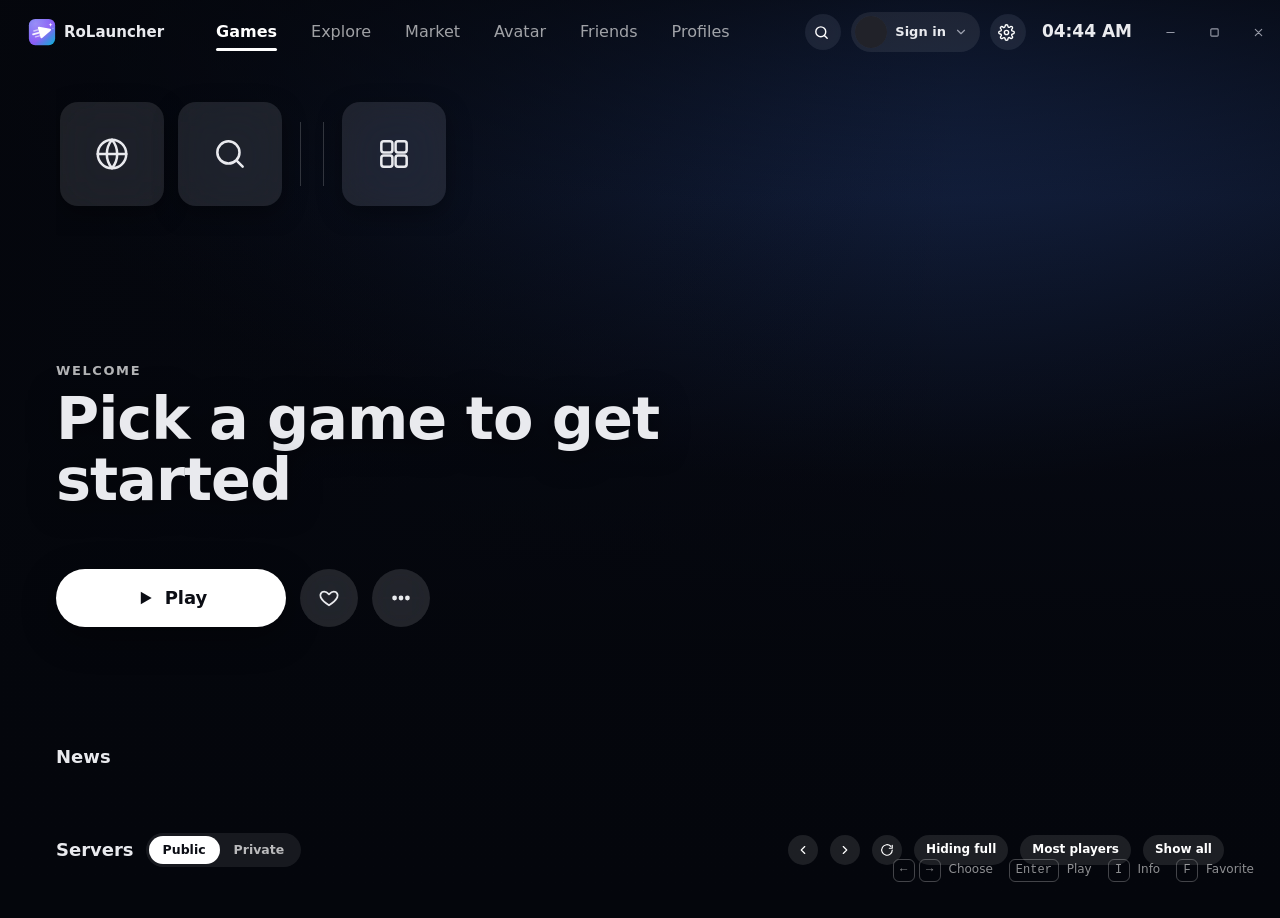
==== wwwroot/console.html @ 70137369 "RoLauncher 1.1.0 A Roblox launcher for Windows: Classic and Console interfaces, multiple accounts, p" ====
<!DOCTYPE html>
<html lang="en">
<head>
  <meta charset="UTF-8" />
  <title>RoLauncher · Console</title>
  <script>
    (function () {
      var ui = localStorage.getItem("rolauncher.ui");
      var here = location.pathname.endsWith("console.html") ? "console" : "classic";
      if (ui && ui !== here) location.replace((ui === "console" ? "console.html" : "index.html") + location.hash);
    })();
  </script>
  <link rel="icon" href="logo.svg" type="image/svg+xml" />
  <link rel="stylesheet" href="styles.css" />
  <link rel="stylesheet" href="console.css" />
</head>
<body class="console">
  <!-- Full-window game art behind everything -->
  <div class="ps-bg" id="psBg"><div class="on"></div><div></div></div>

  <!-- ===== Title bar ===== -->
  <header class="titlebar">
    <div class="tb-left">
      <div class="brand">
        <img class="brand-logo" src="logo.svg" alt="" />
        <span class="brand-name">RoLauncher</span>
        <svg class="chev" viewBox="0 0 24 24"><use href="#i-chev-down"/></svg>
      </div>
      <span class="tb-sep"></span>
      <button class="tb-icon nodrag" id="navBack" title="Back"><svg viewBox="0 0 24 24"><use href="#i-arrow-left"/></svg></button>
      <button class="tb-icon nodrag" id="navFwd" title="Forward"><svg viewBox="0 0 24 24"><use href="#i-arrow-right"/></svg></button>
      <span class="crumb" id="crumb">Launchpad</span>
      <nav class="ps-tabs nodrag" id="psTabs">
        <button data-page="launchpad">Games</button>
        <button data-page="explore">Explore</button>
        <button data-page="market">Market</button>
        <button data-page="avatar">Avatar</button>
        <button data-page="friends">Friends</button>
        <button data-page="profile">Profiles</button>
      </nav>
    </div>
    <div class="tb-game nodrag" id="tbGame" hidden>
      <span class="live-dot"></span><img id="tbGameIcon" alt="" /><span id="tbGameName">Launching…</span><span class="muted" id="tbGameTime"></span><span class="more-games" id="tbGameMore" hidden></span>
      <button class="btn leave" id="tbLeave"><svg viewBox="0 0 24 24"><use href="#i-logout"/></svg>Leave game</button>
    </div>
    <div class="tb-right">
      <button class="pill-btn nodrag" id="tbSearch" title="Search games"><svg viewBox="0 0 24 24"><use href="#i-search"/></svg></button>
      <button class="pill-btn nodrag" id="tbRefresh" title="Refresh"><svg viewBox="0 0 24 24"><use href="#i-refresh"/></svg></button>
      <button class="pill-btn nodrag robux" id="tbRobux" title="Robux" hidden><svg viewBox="0 0 24 24"><use href="#i-robux"/></svg><span id="robuxCount">0</span></button>
      <button class="pill-btn nodrag" id="tbFavCount" title="Favorites"><svg viewBox="0 0 24 24"><use href="#i-heart"/></svg><span id="favCount">0</span></button>
      <button class="user-chip nodrag" id="userChip">
        <img id="userAvatar" alt="" />
        <span id="userName">Sign in</span>
        <svg class="chev" viewBox="0 0 24 24"><use href="#i-chev-down"/></svg>
      </button>
      <button class="pill-btn nodrag" id="tbRecent"><svg viewBox="0 0 24 24"><use href="#i-clock"/></svg><span id="recentCount">0 recent</span></button>
      <button class="pill-btn nodrag ps-gear" data-page="settings" title="Settings"><svg viewBox="0 0 24 24"><use href="#i-settings"/></svg></button>
      <span class="ps-clock" id="psClock"></span>
      <div class="win-ctrls nodrag">
        <button data-win="minimize" title="Minimize"><svg viewBox="0 0 12 12"><path d="M2 6h8"/></svg></button>
        <button data-win="maximize" title="Maximize"><svg viewBox="0 0 12 12"><rect x="2" y="2" width="8" height="8" rx="1"/></svg></button>
        <button data-win="close" class="close" title="Close"><svg viewBox="0 0 12 12"><path d="M2.5 2.5l7 7M9.5 2.5l-7 7"/></svg></button>
      </div>
    </div>
  </header>

  <div class="shell">
    <!-- ===== Left rail ===== -->
    <nav class="rail">
      <div class="rail-top">
        <button class="rail-btn active" data-page="launchpad" title="Launchpad"><svg viewBox="0 0 24 24"><use href="#i-rocket"/></svg></button>
        <button class="rail-btn" data-page="explore" title="Explore"><svg viewBox="0 0 24 24"><use href="#i-gamepad"/></svg><span class="dot" id="exploreDot"></span></button>
        <button class="rail-btn" data-page="search" title="Search"><svg viewBox="0 0 24 24"><use href="#i-globe"/></svg></button>
        <button class="rail-btn" data-page="market" title="Market"><svg viewBox="0 0 24 24"><use href="#i-bag"/></svg></button>
        <button class="rail-btn" data-page="avatar" title="Avatar"><svg viewBox="0 0 24 24"><use href="#i-shirt"/></svg></button>
        <button class="rail-btn" data-page="favorites" title="Favorites"><svg viewBox="0 0 24 24"><use href="#i-heart"/></svg></button>
        <button class="rail-btn" data-page="profile" title="Profiles"><svg viewBox="0 0 24 24"><use href="#i-id"/></svg></button>
        <button class="rail-btn" data-page="friends" title="Friends"><svg viewBox="0 0 24 24"><use href="#i-users"/></svg></button>
        <button class="rail-btn" data-page="history" title="History"><svg viewBox="0 0 24 24"><use href="#i-clock"/></svg></button>
      </div>
      <div class="rail-bottom">
        <button class="rail-btn" id="railJoin" title="Join by Place ID"><svg viewBox="0 0 24 24"><use href="#i-hash"/></svg></button>
        <button class="rail-btn" data-page="settings" title="Settings"><svg viewBox="0 0 24 24"><use href="#i-settings"/></svg></button>
      </div>
    </nav>

    <!-- ===== Main content ===== -->
    <main class="main" id="main">

      <!-- Launchpad -->
      <section class="page active" id="page-launchpad">
        <div class="ps-home" id="psHome">
          <div class="ps-tiles" id="psTiles"></div>
          <div class="ps-hero">
            <div class="ps-kicker" id="psKicker"></div>
            <h1 class="ps-title" id="psTitle">&nbsp;</h1>
            <div class="ps-meta" id="psMeta"></div>
            <div class="ps-actions">
              <button class="ps-play" id="psPlay"><svg viewBox="0 0 24 24"><use href="#i-play"/></svg>Play</button>
              <select class="ps-as" id="psAs" title="Play as" hidden></select>
              <button class="ps-round" id="psFav" title="Favorite"><svg viewBox="0 0 24 24"><use href="#i-heart"/></svg></button>
              <button class="ps-round" id="psMore" title="Game info"><svg viewBox="0 0 24 24"><circle cx="5" cy="12" r="1.6" fill="currentColor"/><circle cx="12" cy="12" r="1.6" fill="currentColor"/><circle cx="19" cy="12" r="1.6" fill="currentColor"/></svg></button>
            </div>
          </div>
          <div class="ps-cards" id="psCards"></div>
          <div class="ps-row">
            <div class="ps-row-head"><h3>News</h3><span class="muted" id="psNewsSub"></span></div>
            <div class="ps-strip" id="psNews"></div>
          </div>
          <div class="ps-row">
            <div class="ps-row-head"><h3>Servers</h3>
              <div class="ps-seg" id="psSrvMode"><button data-mode="public" class="on">Public</button><button data-mode="private">Private</button></div>
              <span class="muted" id="psServersSub"></span>
              <button class="ps-mini" id="psServersLeft" title="Scroll left"><svg viewBox="0 0 24 24"><use href="#i-chev-left"/></svg></button>
              <button class="ps-mini" id="psServersRight" title="Scroll right"><svg viewBox="0 0 24 24"><use href="#i-chev-right"/></svg></button>
              <button class="ps-mini" id="psServersRefresh" title="Refresh servers"><svg viewBox="0 0 24 24"><use href="#i-refresh"/></svg></button>
              <button class="ps-mini wide pub-only" id="psServersFull" title="Show or hide full servers">Hiding full</button>
              <button class="ps-mini wide pub-only" id="psServersSort" title="Sort order">Most players</button>
              <button class="ps-mini wide" id="psServersExpand" title="Show every server at once">Show all</button>
            </div>
            <div class="ps-strip servers" id="psServers"></div>
            <div class="ps-more"><button class="ps-mini wide" id="psServersMore" hidden>Load more servers</button></div>
          </div>
        </div>
        <div class="welcome-row">
          <div class="welcome">Welcome Back Astronaut, <span class="welcome-user"><img id="welcomeAvatar" alt="" /><b id="welcomeName">Guest</b></span></div>
          <button class="link" data-goto="explore">Explore the Universe</button>
        </div>

        <div class="hero">
          <canvas id="stars"></canvas>
          <div class="hero-art">
            <div class="cube c1"></div><div class="cube c2"></div><div class="cube c3"></div>
            <div class="rocket"><div class="rk-body"></div><div class="rk-window"></div><div class="rk-fin l"></div><div class="rk-fin r"></div><div class="rk-flame"></div></div>
            <div class="bot"><div class="bot-head"></div><div class="bot-body"></div></div>
          </div>
          <div class="hero-text">
            <h1>Welcome to RoLauncher <span class="emoji">🧑‍🚀</span></h1>
            <p>🚀 Blast off with RoLauncher for an awesome Roblox experience.</p>
          </div>
        </div>

        <div class="row-head">
          <h2><svg viewBox="0 0 24 24"><use href="#i-play-circle"/></svg>Continue <span class="hint" title="Games you launched recently">?</span></h2>
          <div class="row-tools">
            <button class="link" data-goto="history">Visit Recent Games</button>
            <button class="arrow" data-scroll="rowContinue" data-dir="-1"><svg viewBox="0 0 24 24"><use href="#i-chev-left"/></svg></button>
            <button class="arrow" data-scroll="rowContinue" data-dir="1"><svg viewBox="0 0 24 24"><use href="#i-chev-right"/></svg></button>
          </div>
        </div>
        <div class="card-row" id="rowContinue"></div>

        <div class="row-head">
          <h2><svg viewBox="0 0 24 24"><use href="#i-heart"/></svg>Favorites</h2>
          <div class="row-tools">
            <button class="link" data-goto="favorites">Browse Favorites</button>
            <button class="arrow" data-scroll="rowFavorites" data-dir="-1"><svg viewBox="0 0 24 24"><use href="#i-chev-left"/></svg></button>
            <button class="arrow" data-scroll="rowFavorites" data-dir="1"><svg viewBox="0 0 24 24"><use href="#i-chev-right"/></svg></button>
          </div>
        </div>
        <div class="card-row" id="rowFavorites"></div>

        <div class="row-head">
          <h2><svg viewBox="0 0 24 24"><use href="#i-flame"/></svg>Trending Now</h2>
          <div class="row-tools">
            <button class="link" data-goto="explore">See All</button>
            <button class="arrow" data-scroll="rowTrending" data-dir="-1"><svg viewBox="0 0 24 24"><use href="#i-chev-left"/></svg></button>
            <button class="arrow" data-scroll="rowTrending" data-dir="1"><svg viewBox="0 0 24 24"><use href="#i-chev-right"/></svg></button>
          </div>
        </div>
        <div class="card-row" id="rowTrending"></div>
      </section>

      <!-- Explore -->
      <section class="page" id="page-explore">
        <div class="page-title"><h1>Explore the Universe</h1><p>Charts straight from Roblox, refreshed live.</p></div>
        <div id="exploreSorts"></div>
      </section>

      <!-- Search -->
      <section class="page" id="page-search">
        <div class="page-title"><h1>Search</h1><p>Find any experience on Roblox.</p></div>
        <form class="search-box" id="searchForm">
          <svg viewBox="0 0 24 24"><use href="#i-search"/></svg>
          <input id="searchInput" placeholder="Search for experiences…" autocomplete="off" />
          <button class="btn primary" type="submit">Search</button>
        </form>
        <div class="grid" id="searchResults"></div>
      </section>

      <!-- Market -->
      <section class="page" id="page-market">
        <div class="page-title row"><div><h1>Market</h1><p>Browse the Roblox avatar shop. Buying happens on Roblox's own item page.</p></div>
          <div class="robux-big" id="marketRobux" hidden><svg viewBox="0 0 24 24"><use href="#i-robux"/></svg><span></span></div></div>
        <form class="search-box" id="marketForm">
          <svg viewBox="0 0 24 24"><use href="#i-search"/></svg>
          <input id="marketInput" placeholder="Search items, bundles, emotes…" autocomplete="off" />
          <select id="marketSort">
            <option value="1">Most Favorited</option>
            <option value="2">Bestselling</option>
            <option value="3">Recently Updated</option>
            <option value="4">Price: Low to High</option>
            <option value="5">Price: High to Low</option>
          </select>
          <button class="btn primary" type="submit">Search</button>
        </form>
        <div class="chips" id="marketCats"></div>
        <div class="grid market-grid" id="marketGrid"></div>
        <div class="load-more"><button class="btn ghost" id="marketMore" hidden>Load more</button></div>
      </section>

      <!-- Avatar editor -->
      <section class="page" id="page-avatar">
        <div class="page-title"><h1>Avatar</h1><p>Dress up your character. Changes show up live in the preview before you save.</p></div>
        <div class="avatar-signin empty" id="avatarSignin" hidden>Sign in with your Roblox account (Settings) to edit your avatar.</div>
        <div class="avatar-layout" id="avatarLayout" hidden>
          <div class="avatar-stage">
            <div class="avatar-render"><img id="avRender" alt="" /><div class="av-busy" id="avBusy" hidden><span></span></div><div class="av-live" id="avLive" hidden>Preview</div></div>
            <div class="seg" id="avType">
              <button data-type="R6">R6</button><button data-type="R15">R15</button>
            </div>
            <div class="seg av-tabs" id="avStageTabs">
              <button data-stage="colors" class="on">Skin</button><button data-stage="scale">Scale</button>
            </div>
            <div class="av-pane" id="avPaneColors">
              <div class="av-parts" id="avParts"></div>
              <div class="skin-row" id="skinRow"></div>
              <label class="av-custom"><input type="color" id="skinCustom" /> <span>Custom color</span></label>
            </div>
            <div class="av-pane" id="avPaneScale" hidden>
              <div id="avScales"></div>
              <div class="muted small" id="avScaleNote"></div>
            </div>
            <div class="av-actions">
              <button class="btn ghost" id="avReset">Undo changes</button>
              <button class="btn primary" id="avSave">Save avatar</button>
            </div>
            <button class="btn ghost av-outfit-btn" id="avSaveOutfit">Save as outfit…</button>
            <div class="muted small av-dirty" id="avDirty"></div>
          </div>
          <div class="avatar-items">
            <div class="chips" id="avCats"></div>
            <div class="grid av-grid" id="avGrid"></div>
            <div class="load-more"><button class="btn ghost" id="avMore" hidden>Load more</button></div>
          </div>
        </div>
      </section>

      <!-- Profile viewer -->
      <section class="page" id="page-profile">
        <form class="search-box" id="profileForm">
          <svg viewBox="0 0 24 24"><use href="#i-search"/></svg>
          <input id="profileInput" placeholder="Look up any Roblox username or user ID…" autocomplete="off" />
          <button class="btn primary" type="submit">View profile</button>
        </form>
        <div id="profileView"></div>
      </section>

      <!-- Favorites -->
      <section class="page" id="page-favorites">
        <div class="page-title"><h1>Favorites</h1><p>Hit the heart on any game to pin it here.</p></div>
        <div class="grid" id="favGrid"></div>
      </section>

      <!-- History -->
      <section class="page" id="page-history">
        <div class="page-title row"><div><h1>Recent Games</h1><p>Everything you've launched from RoLauncher.</p></div><button class="btn ghost" id="clearHistory">Clear history</button></div>
        <div class="grid" id="historyGrid"></div>
      </section>

      <!-- Friends -->
      <section class="page" id="page-friends">
        <div class="page-title"><h1>Friends</h1><p id="friendsHint">Sign in to load your Roblox friends automatically, or add people by username.</p></div>
        <form class="search-box" id="addFriendForm">
          <svg viewBox="0 0 24 24"><use href="#i-user-plus"/></svg>
          <input id="addFriendInput" placeholder="Roblox username…" autocomplete="off" />
          <button class="btn primary" type="submit">Add Friend</button>
        </form>
        <div class="friend-list big" id="friendsPageList"></div>
      </section>

      <!-- Settings -->
      <section class="page" id="page-settings">
        <div class="page-title"><h1>Settings</h1><p>Tune your launcher.</p></div>
        <div class="settings">
          <div class="set-card">
            <h3>Interface</h3>
            <p class="muted small">Pick a look. Everything else (accounts, favorites, playtime) is shared between them.</p>
            <div class="ui-pick" id="uiPick">
              <button data-ui="classic"><span class="ui-prev classic"><i></i><b></b><em></em></span>Classic</button>
              <button data-ui="console"><span class="ui-prev console"><i></i><b></b><em></em></span>Console</button>
            </div>
          </div>
          <div class="set-card">
            <h3>Roblox Accounts</h3>
            <div class="account-box" id="accountBox"></div>
            <p class="muted small">Signing in happens on roblox.com's own login page. RoLauncher never sees your password; the session stays in this PC's launcher profile so games launch on your account.</p>
            <details class="guest">
              <summary class="muted small">Or just show an avatar without signing in</summary>
              <form class="inline-form" id="accountForm">
                <input id="accountInput" placeholder="Roblox username" autocomplete="off" />
                <button class="btn ghost" type="submit">Use as guest</button>
              </form>
            </details>
          </div>
          <div class="set-card">
            <h3>Appearance</h3>
            <label class="toggle"><input type="checkbox" id="setStars" checked /><span></span>Animated starfield</label>
            <div class="accent-row" id="accentRow"></div>
          </div>
          <div class="set-card">
            <h3>Playing</h3>
            <label class="toggle"><input type="checkbox" id="setEmbed" /><span></span>Play inside the launcher window <span class="tag">Experimental</span></label>
            <label class="toggle"><input type="checkbox" id="setCloseOnLeave" /><span></span>Close Roblox and return here when I leave a game</label>
            <label class="select-row">When I close RoLauncher while a game is running
              <select id="setCloseBehavior">
                <option value="ask">Ask me</option>
                <option value="close">Close the game too</option>
                <option value="keep">Keep the game running</option>
              </select>
            </label>
            <label class="toggle"><input type="checkbox" id="setMinimize" /><span></span>Minimize launcher while playing (when not playing inside it)</label>
            <label class="toggle"><input type="checkbox" id="setMulti" /><span></span>Allow several Roblox games at once <span class="tag">Experimental</span></label>
            <p class="muted small">Lets you run more than one Roblox window, for example one per account. Close all Roblox windows before turning it on. Only one game can be shown inside the launcher; the others open in their own windows.</p>
          </div>
          <div class="set-card">
            <h3>Discord</h3>
            <label class="toggle"><input type="checkbox" id="setDiscord" /><span></span>Show what I'm playing on my Discord profile</label>
            <div class="discord-box" id="discordBox">
              <div class="discord-status" id="discordStatus"></div>
              <label class="toggle"><input type="checkbox" id="setDiscordBrowsing" /><span></span>Also show when I'm just browsing the launcher</label>
              <label class="toggle"><input type="checkbox" id="setDiscordJoin" /><span></span>Add a "Join server" button for public servers</label>
              <details class="guest">
                <summary class="muted small">Advanced: use your own Discord application</summary>
                <p class="muted small">Leave this empty to show up as <b>RoLauncher</b>. To show a different name, create an application at <a href="https://discord.com/developers/applications" data-ext>discord.com/developers/applications</a> and paste its Application ID here.</p>
                <form class="inline-form" id="discordForm">
                  <input id="discordId" placeholder="Application ID (optional)" inputmode="numeric" autocomplete="off" />
                  <button class="btn primary" type="submit">Save</button>
                </form>
              </details>
              <p class="muted small">Discord needs to be open on this PC (the desktop app). Your status only goes to your own Discord app; RoLauncher doesn't send it anywhere else.</p>
            </div>
          </div>
          <div class="set-card">
            <h3>Updates</h3>
            <p class="muted" id="updVersion">RoLauncher</p>
            <label class="toggle"><input type="checkbox" id="setAutoUpdate" /><span></span>Check for updates when RoLauncher starts</label>
            <div class="upd-row"><button class="btn ghost" id="updCheck">Check for updates</button><span class="muted small" id="updStatus"></span></div>
            <p class="muted small">Updates come from <a href="#" id="updRepo">RoLauncher on GitHub</a>. Your sign-ins and settings are kept.</p>
          </div>
          <div class="set-card">
            <h3>Data</h3>
            <p class="muted">Recent games, favorites and friends are stored locally on this PC.</p>
            <button class="btn danger" id="resetAll">Reset all launcher data</button>
          </div>
        </div>
      </section>
    </main>

    <!-- ===== Right panel ===== -->
    <aside class="side">
      <div class="panel friends-panel">
        <div class="panel-head">
          <h3>Friends <span class="muted" id="friendsOnline">(0 online)</span></h3>
          <button class="link" data-goto="friends">View all <svg viewBox="0 0 24 24"><use href="#i-chev-right"/></svg></button>
        </div>
        <div class="friend-list" id="sideFriends"></div>
      </div>

      <div class="panel spotlight" id="spotlight">
        <div class="spot-img"><img id="spotImg" alt="" /><span class="badge"><svg viewBox="0 0 24 24"><use href="#i-sparkle"/></svg>SPOTLIGHT</span><span class="spot-rating" id="spotRating"></span></div>
        <div class="spot-info">
          <div><div class="spot-name" id="spotName">Loading…</div><div class="muted small" id="spotBy"></div></div>
          <div class="spot-actions">
            <button class="icon-btn" id="spotPlay" title="Play"><svg viewBox="0 0 24 24"><use href="#i-play"/></svg></button>
            <button class="icon-btn" id="spotView" title="Details"><svg viewBox="0 0 24 24"><use href="#i-eye"/></svg></button>
          </div>
        </div>
      </div>

      <div class="panel quickjoin">
        <svg class="watermark" viewBox="0 0 24 24"><use href="#i-mark"/></svg>
        <h3>Quick Launch</h3>
        <p class="muted small">Paste a game link or Place ID to blast off instantly.</p>
        <form class="inline-form" id="quickForm">
          <input id="quickInput" placeholder="roblox.com/games/… or 920587237" autocomplete="off" />
          <button class="btn primary" type="submit"><svg viewBox="0 0 24 24"><use href="#i-rocket"/></svg></button>
        </form>
        <div class="now-playing" id="nowPlaying"></div>
      </div>
    </aside>
  </div>

  <!-- ===== Game modal ===== -->
  <div class="modal" id="modal" hidden>
    <div class="modal-card">
      <button class="modal-close" id="modalClose"><svg viewBox="0 0 12 12"><path d="M2.5 2.5l7 7M9.5 2.5l-7 7"/></svg></button>
      <div class="modal-banner"><img id="mBanner" alt="" /></div>
      <div class="modal-body">
        <div class="modal-head">
          <img class="modal-icon" id="mIcon" alt="" />
          <div class="modal-titles"><h2 id="mName"></h2><div class="muted" id="mCreator"></div></div>
          <select class="play-as" id="mPlayAs" title="Play as" hidden></select>
          <button class="btn play" id="mPlay"><svg viewBox="0 0 24 24"><use href="#i-play"/></svg>Play</button>
          <button class="btn ghost square" id="mFav" title="Favorite"><svg viewBox="0 0 24 24"><use href="#i-heart"/></svg></button>
          <button class="btn ghost square" id="mWeb" title="Open on roblox.com"><svg viewBox="0 0 24 24"><use href="#i-external"/></svg></button>
        </div>
        <div class="tabs" id="mTabs">
          <button class="tab on" data-tab="overview">Overview</button>
          <button class="tab" data-tab="playtime"><svg viewBox="0 0 24 24"><use href="#i-clock"/></svg>Playtime</button>
        </div>
        <div class="tab-panel" id="tab-overview">
          <div class="stats" id="mStats"></div>
          <p class="desc" id="mDesc"></p>
        </div>
        <div class="tab-panel" id="tab-playtime" hidden></div>
      </div>
    </div>
  </div>

  <!-- ===== Market item modal ===== -->
  <div class="modal glass" id="updModal" hidden>
    <div class="modal-card upd-card">
      <div class="upd-head"><img src="logo.svg" alt="" /><div><h2 id="updTitle">Update available</h2><div class="muted small" id="updSub"></div></div></div>
      <div class="upd-notes" id="updNotes"></div>
      <div class="upd-progress" id="updProgress" hidden><span id="updBar"></span></div>
      <div class="upd-actions"><a href="#" class="muted small" id="updPage">See it on GitHub</a><span></span><button class="btn ghost" id="updLater">Later</button><button class="btn primary" id="updNow">Update now</button></div>
    </div>
  </div>
  <div class="modal glass" id="avDialog" hidden>
    <div class="modal-card av-dialog">
      <h2 id="avDlgTitle"></h2>
      <p class="muted small" id="avDlgText"></p>
      <input class="input" id="avDlgInput" maxlength="50" />
      <div class="av-dlg-actions"><button class="btn ghost" id="avDlgCancel">Cancel</button><button class="btn primary" id="avDlgOk">OK</button></div>
    </div>
  </div>
  <div class="modal glass" id="itemModal" hidden>
    <div class="item-card">
      <button class="modal-close" id="itemClose"><svg viewBox="0 0 12 12"><path d="M2.5 2.5l7 7M9.5 2.5l-7 7"/></svg></button>
      <div class="item-media"><img id="iImg" alt="" /><span class="owned-badge" id="iOwned" hidden><svg viewBox="0 0 24 24"><use href="#i-check"/></svg>Owned</span></div>
      <div class="item-info">
        <span class="kind-chip" id="iKind"></span>
        <h2 id="iName"></h2>
        <div class="muted" id="iCreator"></div>
        <div class="item-price" id="iPrice"></div>
        <div class="item-meta" id="iMeta"></div>
        <p class="desc" id="iDesc"></p>
        <div class="buy-box" id="buyBox"></div>
        <button class="link" id="iWeb"><svg viewBox="0 0 24 24"><use href="#i-external"/></svg>View on roblox.com</button>
      </div>
    </div>
  </div>

  <div class="launching" id="launching" hidden>
    <canvas id="launchStars"></canvas>
    <div class="launch-card">
      <img id="lIcon" alt="" />
      <h2 id="lName">Launching…</h2>
      <p class="muted" id="lStatus">Starting Roblox</p>
      <div class="launch-bar"><span></span></div>
      <button class="btn ghost" id="lCancel">Cancel</button>
    </div>
  </div>

  <div class="acct-menu" id="acctMenu" hidden></div>

  <!-- News popup (events + badges), shown over a see-through backdrop -->
  <div class="modal glass" id="newsModal" hidden>
    <div class="news-card">
      <button class="modal-close" id="newsClose"><svg viewBox="0 0 12 12"><path d="M2.5 2.5l7 7M9.5 2.5l-7 7"/></svg></button>
      <div class="news-media" id="nMedia"><img id="nImg" alt="" /><span class="nchip" id="nChip"></span></div>
      <div class="news-body">
        <div class="news-game" id="nGame"></div>
        <h2 id="nTitle"></h2>
        <div class="news-sub" id="nSub"></div>
        <div class="news-facts" id="nFacts"></div>
        <p class="news-desc" id="nDesc"></p>
        <div class="news-actions" id="nActions"></div>
      </div>
    </div>
  </div>

  <!-- Small dialogs (private servers) -->
  <div class="modal glass" id="psDialog" hidden>
    <div class="ps-dialog">
      <button class="modal-close" id="psDialogClose"><svg viewBox="0 0 12 12"><path d="M2.5 2.5l7 7M9.5 2.5l-7 7"/></svg></button>
      <div id="psDialogBody"></div>
    </div>
  </div>

  <div class="ps-dock" id="psDock" hidden></div>
  <div class="ps-hints" id="psHints"><span><kbd>←</kbd><kbd>→</kbd> Choose</span><span><kbd>Enter</kbd> Play</span><span><kbd>I</kbd> Info</span><span><kbd>F</kbd> Favorite</span></div>

  <div class="toast" id="toast"></div>

  <!-- ===== Icon sprite ===== -->
  <svg width="0" height="0" style="position:absolute">
    <defs>
      <symbol id="i-mark" viewBox="0 0 24 24"><path d="M10.3 6.9l9.1 3.6c.8.3.9 1.4.1 1.8l-8 5.4c-.8.5-1.8-.1-1.8-1V7.8c0-.7.8-1.2 1.6-.9z"/><path d="M8.6 12.6l-4.8 1.3M8.2 9.7l-3.3.9M9.3 15.6l-3.3.9"/><path d="M19.4 3.6l.5 1.3 1.3.5-1.3.5-.5 1.3-.5-1.3-1.3-.5 1.3-.5z"/></symbol>
      <symbol id="i-moon" viewBox="0 0 24 24"><path d="M20 14.5A8.5 8.5 0 1 1 9.5 4a7 7 0 0 0 10.5 10.5z"/></symbol>
      <symbol id="i-chev-down" viewBox="0 0 24 24"><path d="M6 9l6 6 6-6"/></symbol>
      <symbol id="i-chev-left" viewBox="0 0 24 24"><path d="M15 18l-6-6 6-6"/></symbol>
      <symbol id="i-chev-right" viewBox="0 0 24 24"><path d="M9 18l6-6-6-6"/></symbol>
      <symbol id="i-arrow-left" viewBox="0 0 24 24"><path d="M19 12H5M12 19l-7-7 7-7"/></symbol>
      <symbol id="i-arrow-right" viewBox="0 0 24 24"><path d="M5 12h14M12 5l7 7-7 7"/></symbol>
      <symbol id="i-search" viewBox="0 0 24 24"><circle cx="11" cy="11" r="7"/><path d="M20 20l-3.5-3.5"/></symbol>
      <symbol id="i-refresh" viewBox="0 0 24 24"><path d="M21 12a9 9 0 1 1-2.6-6.4M21 4v5h-5"/></symbol>
      <symbol id="i-heart" viewBox="0 0 24 24"><path d="M12 20s-7-4.4-9-8.6C1.6 8.4 3.4 5 6.8 5c2 0 3.4 1.1 5.2 3 1.8-1.9 3.2-3 5.2-3 3.4 0 5.2 3.4 3.8 6.4C19 15.6 12 20 12 20z"/></symbol>
      <symbol id="i-clock" viewBox="0 0 24 24"><circle cx="12" cy="12" r="9"/><path d="M12 7v5l3 2"/></symbol>
      <symbol id="i-rocket" viewBox="0 0 24 24"><path d="M5 15c-1.5 1.3-2 5-2 5s3.7-.5 5-2c.7-.8.7-2.1-.1-2.9a2.2 2.2 0 0 0-2.9-.1z"/><path d="M12 15l-3-3a22 22 0 0 1 2-4A13 13 0 0 1 22 2c0 2.7-.8 7.5-6 11a22 22 0 0 1-4 2z"/><path d="M9 12H4s.5-3 2-4c1.6-1.1 5 0 5 0M12 15v5s3-.5 4-2c1.1-1.6 0-5 0-5"/></symbol>
      <symbol id="i-gamepad" viewBox="0 0 24 24"><rect x="2" y="7" width="20" height="11" rx="4"/><path d="M7 11v3M5.5 12.5h3"/><circle cx="16" cy="11.5" r=".6"/><circle cx="18" cy="13.5" r=".6"/></symbol>
      <symbol id="i-globe" viewBox="0 0 24 24"><circle cx="12" cy="12" r="9"/><path d="M3 12h18M12 3a14 14 0 0 1 0 18M12 3a14 14 0 0 0 0 18"/></symbol>
      <symbol id="i-users" viewBox="0 0 24 24"><circle cx="9" cy="8" r="3.5"/><path d="M2.5 20a6.5 6.5 0 0 1 13 0"/><path d="M16 4.6a3.5 3.5 0 0 1 0 6.8M18 14.2a6.5 6.5 0 0 1 3.5 5.8"/></symbol>
      <symbol id="i-user-plus" viewBox="0 0 24 24"><circle cx="9" cy="8" r="3.5"/><path d="M2.5 20a6.5 6.5 0 0 1 13 0M19 8v6M16 11h6"/></symbol>
      <symbol id="i-settings" viewBox="0 0 24 24"><circle cx="12" cy="12" r="3"/><path d="M19.4 15a1.7 1.7 0 0 0 .3 1.8l.1.1a2 2 0 1 1-2.8 2.8l-.1-.1a1.7 1.7 0 0 0-1.8-.3 1.7 1.7 0 0 0-1 1.5V21a2 2 0 1 1-4 0v-.1a1.7 1.7 0 0 0-1.1-1.5 1.7 1.7 0 0 0-1.8.3l-.1.1a2 2 0 1 1-2.8-2.8l.1-.1a1.7 1.7 0 0 0 .3-1.8 1.7 1.7 0 0 0-1.5-1H3a2 2 0 1 1 0-4h.1a1.7 1.7 0 0 0 1.5-1.1 1.7 1.7 0 0 0-.3-1.8l-.1-.1a2 2 0 1 1 2.8-2.8l.1.1a1.7 1.7 0 0 0 1.8.3H9a1.7 1.7 0 0 0 1-1.5V3a2 2 0 1 1 4 0v.1a1.7 1.7 0 0 0 1 1.5 1.7 1.7 0 0 0 1.8-.3l.1-.1a2 2 0 1 1 2.8 2.8l-.1.1a1.7 1.7 0 0 0-.3 1.8V9a1.7 1.7 0 0 0 1.5 1H21a2 2 0 1 1 0 4h-.1a1.7 1.7 0 0 0-1.5 1z"/></symbol>
      <symbol id="i-hash" viewBox="0 0 24 24"><path d="M4 9h16M4 15h16M10 3L8 21M16 3l-2 18"/></symbol>
      <symbol id="i-play-circle" viewBox="0 0 24 24"><circle cx="12" cy="12" r="9"/><path d="M10 8.5l5 3.5-5 3.5z"/></symbol>
      <symbol id="i-play" viewBox="0 0 24 24"><path d="M7 4.5l13 7.5-13 7.5z" fill="currentColor"/></symbol>
      <symbol id="i-eye" viewBox="0 0 24 24"><path d="M2 12s3.6-7 10-7 10 7 10 7-3.6 7-10 7S2 12 2 12z"/><circle cx="12" cy="12" r="3"/></symbol>
      <symbol id="i-flame" viewBox="0 0 24 24"><path d="M12 22c4 0 7-2.7 7-6.5 0-4.5-4-6.5-4.5-10.5C12 7 10 9.5 10 12c-1.2-.8-2-2-2-3.5C6 10.2 5 12.7 5 15.5 5 19.3 8 22 12 22z"/></symbol>
      <symbol id="i-sparkle" viewBox="0 0 24 24"><path d="M12 3l2 7 7 2-7 2-2 7-2-7-7-2 7-2z" fill="currentColor"/></symbol>
      <symbol id="i-external" viewBox="0 0 24 24"><path d="M14 4h6v6M20 4l-9 9M18 14v5a1 1 0 0 1-1 1H5a1 1 0 0 1-1-1V7a1 1 0 0 1 1-1h5"/></symbol>
      <symbol id="i-person" viewBox="0 0 24 24"><circle cx="12" cy="8" r="4"/><path d="M4 21a8 8 0 0 1 16 0"/></symbol>
      <symbol id="i-thumb" viewBox="0 0 24 24"><path d="M7 10v11H3V10zM7 10l4-8c1.7 0 3 1.3 3 3v3h5.5a2 2 0 0 1 2 2.3l-1.4 8A2 2 0 0 1 18 20H7"/></symbol>
      <symbol id="i-bag" viewBox="0 0 24 24"><path d="M5 8h14l-1 12H6zM9 8V6a3 3 0 0 1 6 0v2"/></symbol>
      <symbol id="i-robux" viewBox="0 0 24 24"><path d="M12 2.5l8.2 4.75v9.5L12 21.5l-8.2-4.75v-9.5z"/><path d="M12 7.5l3.9 2.25v4.5L12 16.5l-3.9-2.25v-4.5z"/></symbol>
      <symbol id="i-logout" viewBox="0 0 24 24"><path d="M9 21H5a2 2 0 0 1-2-2V5a2 2 0 0 1 2-2h4M16 17l5-5-5-5M21 12H9"/></symbol>
      <symbol id="i-shirt" viewBox="0 0 24 24"><path d="M8 3l4 2 4-2 5 3-2 5-3-1v11H8V10l-3 1-2-5z"/></symbol>
      <symbol id="i-check" viewBox="0 0 24 24"><path d="M5 12.5l4.5 4.5L19 7.5"/></symbol>
      <symbol id="i-id" viewBox="0 0 24 24"><rect x="3" y="4" width="18" height="16" rx="3"/><circle cx="9" cy="11" r="2.5"/><path d="M5.5 17a3.5 3.5 0 0 1 7 0M15 9.5h3.5M15 13h3.5"/></symbol>
      <symbol id="i-plus" viewBox="0 0 24 24"><path d="M12 5v14M5 12h14"/></symbol>
      <symbol id="i-swap" viewBox="0 0 24 24"><path d="M7 4L3 8l4 4M3 8h14M17 20l4-4-4-4M21 16H7"/></symbol>
      <symbol id="i-x" viewBox="0 0 24 24"><path d="M6 6l12 12M18 6L6 18"/></symbol>
    </defs>
  </svg>

  <script src="app.js"></script>
  <script src="console.js"></script>
  <script src="dropdown.js"></script>
</body>
</html>
---- wwwroot/styles.css ----
:root {
  --bg: #111216;
  --bg-2: #16171c;
  --panel: #1a1b21;
  --panel-2: #212229;
  --line: #2a2b33;
  --text: #e9eaee;
  --muted: #8b8d98;
  --accent: #3b82f6;
  --accent-2: #60a5fa;
  --green: #22c55e;
  --red: #ef4444;
  --radius: 12px;
  --rail: 56px;
  --side: 340px;
  --tb: 40px;
}

* { box-sizing: border-box; }
html, body { margin: 0; height: 100%; }
body {
  background: var(--bg);
  color: var(--text);
  font: 13px/1.4 "Segoe UI Variable Text", "Segoe UI", Inter, system-ui, sans-serif;
  overflow: hidden;
  user-select: none;
}
button { font: inherit; color: inherit; background: none; border: 0; cursor: pointer; padding: 0; }
input { font: inherit; color: inherit; }
svg { width: 18px; height: 18px; fill: none; stroke: currentColor; stroke-width: 2; stroke-linecap: round; stroke-linejoin: round; flex: none; }
img { -webkit-user-drag: none; }
.muted { color: var(--muted); font-weight: 400; }
.small { font-size: 12px; }

/* ---------- Title bar ---------- */
.titlebar {
  height: var(--tb);
  display: flex; align-items: center; justify-content: space-between;
  padding: 0 0 0 14px;
  background: var(--bg);
  app-region: drag;
}
.nodrag, .titlebar button { app-region: no-drag; }
.tb-left, .tb-right { display: flex; align-items: center; gap: 8px; height: 100%; }
.brand { display: flex; align-items: center; gap: 8px; font-weight: 600; }
.brand-logo { width: 22px; height: 22px; border-radius: 6px; display: grid; place-items: center; background: linear-gradient(135deg, var(--accent), #7c3aed); }
.brand-logo svg { width: 14px; height: 14px; fill: #fff; stroke: none; }
.chev { width: 14px; height: 14px; color: var(--muted); }
.tb-sep { width: 1px; height: 16px; background: var(--line); margin: 0 6px; }
.tb-icon { width: 26px; height: 26px; border-radius: 6px; display: grid; place-items: center; color: var(--muted); }
.tb-icon svg { width: 16px; height: 16px; }
.tb-icon:hover { background: var(--panel-2); color: var(--text); }
.tb-icon:disabled { opacity: .35; cursor: default; background: none; }
.crumb { color: var(--muted); margin-left: 6px; }
.pill-btn {
  height: 26px; min-width: 26px; padding: 0 8px; border-radius: 8px;
  display: flex; align-items: center; gap: 6px;
  background: var(--panel); color: var(--muted); font-size: 12px;
}
.pill-btn svg { width: 14px; height: 14px; }
.pill-btn:hover { color: var(--text); background: var(--panel-2); }
.user-chip {
  height: 28px; padding: 0 8px 0 3px; border-radius: 8px;
  display: flex; align-items: center; gap: 8px; background: var(--panel); font-size: 12px; font-weight: 600;
}
.user-chip:hover { background: var(--panel-2); }
.user-chip img { width: 22px; height: 22px; border-radius: 6px; background: var(--panel-2); }
.win-ctrls { display: flex; height: 100%; margin-left: 6px; }
.win-ctrls button { width: 46px; height: 100%; display: grid; place-items: center; color: var(--muted); }
.win-ctrls svg { width: 11px; height: 11px; stroke-width: 1.2; }
.win-ctrls button:hover { background: var(--panel-2); color: var(--text); }
.win-ctrls .close:hover { background: #e81123; color: #fff; }

/* ---------- Layout ---------- */
.shell { display: grid; grid-template-columns: var(--rail) 1fr var(--side); height: calc(100% - var(--tb)); }

.rail { display: flex; flex-direction: column; justify-content: space-between; align-items: center; padding: 6px 0 12px; }
.rail-top, .rail-bottom { display: flex; flex-direction: column; gap: 6px; }
.rail-btn { width: 38px; height: 38px; border-radius: 10px; display: grid; place-items: center; color: var(--muted); position: relative; transition: .15s; }
.rail-btn:hover { color: var(--text); background: var(--panel); }
.rail-btn.active { background: var(--panel-2); color: var(--text); box-shadow: inset 0 0 0 1px var(--line); }
.rail-btn .dot { position: absolute; top: 6px; right: 6px; width: 7px; height: 7px; border-radius: 50%; background: var(--red); display: none; }
.rail-btn .dot.on { display: block; }

.main {
  background: var(--bg-2);
  border-top-left-radius: 14px;
  border: 1px solid var(--line); border-bottom: 0;
  overflow-y: auto; overflow-x: hidden;
  padding: 16px 20px 28px;
}
.main::-webkit-scrollbar, .side::-webkit-scrollbar, .card-row::-webkit-scrollbar { width: 8px; height: 0; }
.main::-webkit-scrollbar-thumb, .side::-webkit-scrollbar-thumb { background: var(--line); border-radius: 8px; }

.page { display: none; animation: fade .25s ease; }
.page.active { display: block; }
@keyframes fade { from { opacity: 0; transform: translateY(6px); } to { opacity: 1; transform: none; } }

.link { color: var(--muted); font-size: 12px; display: inline-flex; align-items: center; gap: 2px; }
.link:hover { color: var(--text); }
.link svg { width: 14px; height: 14px; }

/* ---------- Welcome + hero ---------- */
.welcome-row { display: flex; justify-content: space-between; align-items: center; margin-bottom: 12px; }
.welcome { color: var(--muted); display: flex; align-items: center; gap: 6px; }
.welcome-user { display: inline-flex; align-items: center; gap: 6px; color: var(--text); }
.welcome-user img { width: 20px; height: 20px; border-radius: 5px; background: var(--panel-2); }

.hero {
  position: relative; height: 280px; border-radius: var(--radius); overflow: hidden;
  background: radial-gradient(120% 140% at 70% 20%, #1d2030 0%, #0d0e12 60%);
  border: 1px solid var(--line);
}
#stars { position: absolute; inset: 0; width: 100%; height: 100%; }
.hero-text { position: absolute; left: 28px; top: 50%; transform: translateY(-40%); max-width: 46%; }
.hero-text h1 { font-size: 26px; margin: 0 0 8px; font-weight: 700; letter-spacing: -.3px; }
.hero-text p { margin: 0; color: #c9cbd3; font-size: 13px; }

/* blocky space art */
.hero-art { position: absolute; inset: 0; pointer-events: none; }
.cube { position: absolute; background: linear-gradient(135deg, #bfc3cc 0 50%, #8e929c 50%); box-shadow: inset -6px -6px 0 rgba(0,0,0,.25), inset 6px 6px 0 rgba(255,255,255,.25); animation: drift 9s ease-in-out infinite; image-rendering: pixelated; }
.cube::after { content: ""; position: absolute; inset: 25%; background: rgba(0,0,0,.12); }
.c1 { width: 70px; height: 70px; right: 6%; top: 10%; transform: rotate(18deg); }
.c2 { width: 30px; height: 30px; right: 33%; top: 70%; animation-delay: -3s; transform: rotate(-12deg); }
.c3 { width: 18px; height: 18px; right: 26%; top: 16%; animation-delay: -6s; }
.rocket { position: absolute; right: 22%; top: 22%; width: 54px; height: 120px; transform: rotate(38deg); animation: float 6s ease-in-out infinite; }
.rk-body { position: absolute; left: 12px; top: 10px; width: 30px; height: 84px; background: linear-gradient(90deg, #d7dae1, #9ea3ad); border-radius: 15px 15px 4px 4px; box-shadow: inset -5px 0 0 rgba(0,0,0,.18); }
.rk-body::before { content: ""; position: absolute; left: 0; right: 0; top: -2px; height: 22px; border-radius: 15px 15px 0 0; background: #e25555; }
.rk-window { position: absolute; left: 19px; top: 38px; width: 16px; height: 16px; border-radius: 50%; background: #5ab0ff; box-shadow: 0 0 0 3px #6c717c, 0 0 12px #5ab0ff; }
.rk-fin { position: absolute; top: 72px; width: 14px; height: 26px; background: #e25555; }
.rk-fin.l { left: 2px; border-radius: 8px 0 0 2px; }
.rk-fin.r { right: 2px; border-radius: 0 8px 2px 0; }
.rk-flame { position: absolute; left: 18px; top: 94px; width: 18px; height: 26px; background: linear-gradient(#ffd166, #ff7b00 60%, transparent); border-radius: 0 0 50% 50%; filter: blur(.5px); animation: flame .15s infinite alternate; }
.bot { position: absolute; right: 10%; bottom: 14%; animation: float 7s ease-in-out infinite reverse; }
.bot-head { width: 34px; height: 30px; background: #b9bcc5; border-radius: 4px; box-shadow: inset 0 -6px 0 rgba(0,0,0,.2); position: relative; }
.bot-head::after { content: ""; position: absolute; left: 6px; right: 6px; top: 9px; height: 8px; background: #30343d; border-radius: 2px; box-shadow: inset 4px 0 0 #5ab0ff; }
.bot-body { width: 44px; height: 34px; margin: 3px 0 0 -5px; background: #9da1ab; border-radius: 6px; box-shadow: inset -6px -6px 0 rgba(0,0,0,.2); }
@keyframes float { 0%,100% { translate: 0 0; } 50% { translate: -8px -12px; } }
@keyframes drift { 0%,100% { translate: 0 0; rotate: 0deg; } 50% { translate: 6px 10px; rotate: 8deg; } }
@keyframes flame { from { height: 22px; opacity: .85; } to { height: 30px; opacity: 1; } }

/* ---------- Card rows ---------- */
.row-head { display: flex; justify-content: space-between; align-items: center; margin: 22px 0 10px; }
.row-head h2 { font-size: 14px; margin: 0; display: flex; align-items: center; gap: 8px; font-weight: 600; }
.row-head h2 svg { width: 16px; height: 16px; color: var(--muted); }
.hint { width: 14px; height: 14px; border-radius: 50%; border: 1px solid var(--muted); color: var(--muted); font-size: 9px; display: inline-grid; place-items: center; cursor: help; }
.row-tools { display: flex; align-items: center; gap: 8px; }
.arrow { width: 22px; height: 22px; border-radius: 50%; background: var(--panel-2); display: grid; place-items: center; color: var(--muted); }
.arrow svg { width: 14px; height: 14px; }
.arrow:hover { color: var(--text); background: var(--line); }

.card-row { display: grid; grid-auto-flow: column; grid-auto-columns: 148px; gap: 12px; overflow-x: auto; scroll-behavior: smooth; padding-bottom: 4px; }
.grid { display: grid; grid-template-columns: repeat(auto-fill, minmax(148px, 1fr)); gap: 16px 12px; }

.card { cursor: pointer; position: relative; min-width: 0; }
.card .thumb { position: relative; aspect-ratio: 1; border-radius: 10px; overflow: hidden; background: var(--panel-2); }
.card .thumb img { width: 100%; height: 100%; object-fit: cover; display: block; transition: transform .25s; }
.card:hover .thumb img { transform: scale(1.05); }
.card .overlay { position: absolute; inset: 0; display: grid; place-items: center; background: rgba(0,0,0,.35); opacity: 0; transition: .2s; }
.card:hover .overlay { opacity: 1; }
.card .play-fab { width: 44px; height: 44px; border-radius: 50%; background: var(--green); display: grid; place-items: center; color: #fff; box-shadow: 0 6px 20px rgba(0,0,0,.4); transition: transform .15s; }
.card .play-fab:hover { transform: scale(1.1); }
.card .play-fab svg { width: 18px; height: 18px; margin-left: 2px; stroke: none; }
.card .fav { position: absolute; top: 6px; right: 6px; width: 26px; height: 26px; border-radius: 8px; background: rgba(0,0,0,.55); display: grid; place-items: center; opacity: 0; transition: .2s; }
.card .fav svg { width: 14px; height: 14px; }
.card:hover .fav, .card .fav.on { opacity: 1; }
.card .fav.on svg { fill: #f43f5e; stroke: #f43f5e; }
.card .name { margin-top: 7px; font-size: 12.5px; font-weight: 600; white-space: nowrap; overflow: hidden; text-overflow: ellipsis; }
.card .meta { display: flex; gap: 10px; color: var(--muted); font-size: 11.5px; margin-top: 2px; }
.card .meta span { display: inline-flex; align-items: center; gap: 3px; }
.card .meta svg { width: 12px; height: 12px; }
.card .meta .up { color: var(--muted); }
.skeleton .thumb { animation: pulse 1.2s infinite ease-in-out; }
.skeleton .name { height: 12px; width: 80%; border-radius: 4px; background: var(--panel-2); }
.skeleton .meta { height: 10px; width: 50%; border-radius: 4px; background: var(--panel); }
@keyframes pulse { 50% { opacity: .5; } }

.empty { grid-column: 1 / -1; padding: 28px; border: 1px dashed var(--line); border-radius: var(--radius); color: var(--muted); text-align: center; }

/* ---------- Pages ---------- */
.page-title { margin: 4px 0 18px; }
.page-title.row { display: flex; justify-content: space-between; align-items: center; }
.page-title h1 { font-size: 22px; margin: 0 0 4px; }
.page-title p { margin: 0; color: var(--muted); }
.search-box { display: flex; align-items: center; gap: 10px; background: var(--panel); border: 1px solid var(--line); border-radius: 10px; padding: 6px 6px 6px 14px; margin-bottom: 18px; }
.search-box svg { color: var(--muted); }
.search-box input { flex: 1; background: none; border: 0; outline: none; font-size: 14px; }

.btn { height: 34px; padding: 0 14px; border-radius: 8px; font-weight: 600; display: inline-flex; align-items: center; gap: 6px; background: var(--panel-2); }
.btn svg { width: 16px; height: 16px; }
.btn.primary { background: var(--accent); color: #fff; }
.btn.primary:hover { filter: brightness(1.1); }
.btn.ghost { background: var(--panel-2); border: 1px solid var(--line); }
.btn.ghost:hover { background: var(--line); }
.btn.square { width: 40px; padding: 0; justify-content: center; height: 40px; }
.btn.danger { background: rgba(239,68,68,.12); color: #fca5a5; border: 1px solid rgba(239,68,68,.3); }
.btn.play { height: 40px; padding: 0 26px; background: var(--green); color: #fff; font-size: 14px; }
.btn.play svg { stroke: none; }
.btn.play:hover { filter: brightness(1.08); }

.settings { display: grid; gap: 14px; max-width: 720px; }
.set-card { background: var(--panel); border: 1px solid var(--line); border-radius: var(--radius); padding: 16px 18px; }
.set-card h3 { margin: 0 0 6px; font-size: 14px; }
.set-card p { margin: 0 0 12px; }
.inline-form { display: flex; gap: 8px; }
.inline-form input { flex: 1; min-width: 0; height: 34px; background: var(--bg); border: 1px solid var(--line); border-radius: 8px; padding: 0 12px; outline: none; }
.inline-form input:focus { border-color: var(--accent); }
.toggle { display: flex; align-items: center; gap: 10px; cursor: pointer; margin: 8px 0; }
.toggle input { display: none; }
.toggle input + span { width: 34px; height: 20px; border-radius: 10px; background: var(--line); position: relative; transition: .2s; }
.toggle input + span::after { content: ""; position: absolute; top: 3px; left: 3px; width: 14px; height: 14px; border-radius: 50%; background: #fff; transition: .2s; }
.toggle input:checked + span { background: var(--accent); }
.toggle input:checked + span::after { left: 17px; }
.accent-row { display: flex; gap: 8px; margin-top: 10px; }
.accent-row button { width: 24px; height: 24px; border-radius: 50%; box-shadow: 0 0 0 2px var(--panel), 0 0 0 3px transparent; }
.accent-row button.on { box-shadow: 0 0 0 2px var(--panel), 0 0 0 4px var(--text); }

.sort-block { margin-bottom: 8px; }

/* ---------- Right side ---------- */
.side { padding: 0 14px 14px 14px; display: flex; flex-direction: column; gap: 14px; overflow-y: auto; }
.panel { background: var(--panel); border: 1px solid var(--line); border-radius: var(--radius); }
.friends-panel { padding: 12px 14px; }
.panel-head { display: flex; justify-content: space-between; align-items: center; margin-bottom: 8px; }
.panel-head h3 { margin: 0; font-size: 13px; }
.friend-list { display: flex; flex-direction: column; gap: 2px; max-height: 210px; overflow-y: auto; }
.friend-list.big { max-height: none; display: grid; grid-template-columns: repeat(auto-fill, minmax(260px, 1fr)); gap: 10px; }
.friend { display: flex; align-items: center; gap: 10px; padding: 6px; border-radius: 8px; }
.friend-list.big .friend { background: var(--panel); border: 1px solid var(--line); padding: 10px; }
.friend:hover { background: var(--panel-2); }
.friend .av { position: relative; width: 34px; height: 34px; flex: none; }
.friend .av img { width: 100%; height: 100%; border-radius: 8px; background: var(--panel-2); }
.friend .av i { position: absolute; right: -2px; bottom: -2px; width: 11px; height: 11px; border-radius: 50%; border: 2px solid var(--panel); background: #555865; }
.friend .av i.online { background: var(--accent-2); }
.friend .av i.ingame { background: var(--green); }
.friend .av i.studio { background: #f59e0b; }
.friend .fi { flex: 1; min-width: 0; }
.friend .fn { font-weight: 600; font-size: 12.5px; white-space: nowrap; overflow: hidden; text-overflow: ellipsis; }
.friend .fs { color: var(--muted); font-size: 11.5px; white-space: nowrap; overflow: hidden; text-overflow: ellipsis; }
.friend .fs.ingame { color: var(--green); }
.friend .fbtn { width: 28px; height: 28px; border-radius: 8px; display: grid; place-items: center; color: var(--muted); }
.friend .fbtn:hover { background: var(--line); color: var(--text); }
.friend .fbtn svg { width: 14px; height: 14px; }
.friend .fbtn.join { color: var(--green); }
.friend-empty { color: var(--muted); font-size: 12px; padding: 8px 6px; }

.spotlight { overflow: hidden; }
.spot-img { position: relative; aspect-ratio: 16 / 9; background: var(--panel-2); cursor: pointer; overflow: hidden; }
.spot-img img { width: 100%; height: 100%; object-fit: cover; display: block; transition: transform .4s; }
.spot-img:hover img { transform: scale(1.04); }
.badge { position: absolute; top: 10px; left: 10px; display: flex; align-items: center; gap: 5px; padding: 4px 8px; border-radius: 6px; background: rgba(15,16,20,.75); backdrop-filter: blur(6px); font-size: 10px; font-weight: 700; letter-spacing: .5px; }
.badge svg { width: 11px; height: 11px; color: #facc15; stroke: none; }
.spot-rating { position: absolute; top: 8px; right: 10px; font-size: 22px; font-weight: 800; text-shadow: 0 2px 10px rgba(0,0,0,.7); }
.spot-info { display: flex; justify-content: space-between; align-items: center; padding: 12px 14px; }
.spot-name { font-weight: 700; font-size: 14px; }
.spot-actions { display: flex; gap: 4px; }
.icon-btn { width: 30px; height: 30px; border-radius: 8px; display: grid; place-items: center; color: var(--muted); }
.icon-btn:hover { background: var(--panel-2); color: var(--text); }
.icon-btn svg { width: 16px; height: 16px; }
#spotPlay svg { stroke: none; }

.quickjoin { position: relative; flex: 1; min-height: 200px; padding: 16px; overflow: hidden; }
.quickjoin h3 { margin: 0 0 4px; font-size: 13px; position: relative; }
.quickjoin p { margin: 0 0 12px; position: relative; }
.quickjoin .inline-form { position: relative; }
.quickjoin .btn { padding: 0 10px; }
.watermark { position: absolute; width: 150px; height: 150px; right: 50%; bottom: 8%; transform: translateX(50%); fill: rgba(255,255,255,.025); stroke: rgba(255,255,255,.05); stroke-width: .6; }
.now-playing { position: relative; margin-top: 14px; }
.np { display: flex; align-items: center; gap: 10px; padding: 8px; background: var(--panel-2); border-radius: 10px; }
.np img { width: 40px; height: 40px; border-radius: 8px; }
.np .fn { font-weight: 600; font-size: 12.5px; }

/* ---------- Modal ---------- */
.modal { position: fixed; inset: 0; background: rgba(5,6,8,.7); backdrop-filter: blur(4px); display: grid; place-items: center; z-index: 50; animation: fade .2s; }
.modal[hidden] { display: none; }
.modal-card { width: min(760px, 92vw); max-height: 88vh; overflow-y: auto; background: var(--panel); border: 1px solid var(--line); border-radius: 16px; position: relative; }
.modal-close { position: absolute; top: 12px; right: 12px; z-index: 2; width: 32px; height: 32px; border-radius: 50%; background: rgba(0,0,0,.6); display: grid; place-items: center; }
.modal-close svg { width: 12px; height: 12px; }
.modal-banner { aspect-ratio: 16 / 7; background: var(--panel-2); overflow: hidden; }
.modal-banner img { width: 100%; height: 100%; object-fit: cover; display: block; }
.modal-body { padding: 0 22px 22px; }
.modal-head { display: flex; align-items: flex-end; gap: 14px; margin-top: -40px; position: relative; }
.modal-icon { width: 96px; height: 96px; border-radius: 16px; border: 4px solid var(--panel); background: var(--panel-2); }
.modal-titles { flex: 1; min-width: 0; padding-bottom: 4px; }
.modal-titles h2 { margin: 0; font-size: 20px; white-space: nowrap; overflow: hidden; text-overflow: ellipsis; }
#mFav.on svg { fill: #f43f5e; stroke: #f43f5e; }
.stats { display: grid; grid-template-columns: repeat(4, 1fr); gap: 10px; margin: 18px 0; }
.stat { background: var(--panel-2); border-radius: 10px; padding: 10px 12px; }
.stat b { display: block; font-size: 15px; }
.stat span { color: var(--muted); font-size: 11.5px; }
.desc { white-space: pre-wrap; color: #c3c5cd; margin: 0; user-select: text; max-height: 220px; overflow-y: auto; }

/* ---------- Toast ---------- */
.toast { position: fixed; left: 50%; bottom: 24px; transform: translate(-50%, 20px); background: var(--panel-2); border: 1px solid var(--line); padding: 10px 16px; border-radius: 10px; opacity: 0; pointer-events: none; transition: .25s; z-index: 60; box-shadow: 0 10px 30px rgba(0,0,0,.4); }
.toast.show { opacity: 1; transform: translate(-50%, 0); }
.toast.err { border-color: rgba(239,68,68,.5); }

@media (max-width: 1150px) { :root { --side: 290px; } .hero-text { max-width: 60%; } }

/* ---------- v1.1: in-game titlebar ---------- */
.titlebar { position: relative; }
.tb-game { position: absolute; left: 50%; transform: translateX(-50%); display: flex; align-items: center; gap: 8px; height: 30px; padding: 0 4px 0 10px; border-radius: 10px; background: var(--panel); border: 1px solid var(--line); font-size: 12px; font-weight: 600; }
.tb-game[hidden] { display: none; }
.tb-game img { width: 20px; height: 20px; border-radius: 5px; background: var(--panel-2); }
.live-dot { width: 8px; height: 8px; border-radius: 50%; background: var(--green); box-shadow: 0 0 0 0 rgba(34,197,94,.6); animation: live 1.6s infinite; }
@keyframes live { 70% { box-shadow: 0 0 0 7px rgba(34,197,94,0); } 100% { box-shadow: 0 0 0 0 rgba(34,197,94,0); } }
.btn.leave { height: 24px; padding: 0 10px; font-size: 12px; background: rgba(239,68,68,.15); color: #fca5a5; }
.btn.leave:hover { background: var(--red); color: #fff; }
.btn.leave svg { width: 13px; height: 13px; }
.pill-btn.robux svg { color: #4ade80; }
.pill-btn[hidden] { display: none; }

/* ---------- Launch overlay ---------- */
.launching { position: fixed; inset: var(--tb) 0 0 0; z-index: 40; display: grid; place-items: center; background: radial-gradient(80% 90% at 50% 40%, #1a1d2b, #0b0c10); animation: fade .25s; }
.launching[hidden] { display: none; }
#launchStars { position: absolute; inset: 0; width: 100%; height: 100%; }
.launch-card { position: relative; text-align: center; display: flex; flex-direction: column; align-items: center; gap: 6px; }
.launch-card img { width: 120px; height: 120px; border-radius: 24px; box-shadow: 0 20px 60px rgba(0,0,0,.6); margin-bottom: 10px; animation: float 4s ease-in-out infinite; background: var(--panel-2); }
.launch-card h2 { margin: 0; font-size: 22px; }
.launch-card p { margin: 0 0 10px; }
.launch-bar { width: 220px; height: 4px; border-radius: 4px; background: var(--line); overflow: hidden; margin-bottom: 16px; }
.launch-bar span { display: block; width: 40%; height: 100%; background: var(--accent); border-radius: 4px; animation: bar 1.2s ease-in-out infinite; }
@keyframes bar { from { transform: translateX(-100%); } to { transform: translateX(250%); } }

/* ---------- Account ---------- */
.account-box { display: flex; align-items: center; gap: 12px; margin: 6px 0 10px; }
.account-box img { width: 52px; height: 52px; border-radius: 12px; background: var(--panel-2); }
.account-box .who { flex: 1; }
.account-box .who b { display: block; font-size: 15px; }
.btn.roblox { background: #fff; color: #111; }
.btn.roblox:hover { background: #e6e6e6; }
.guest { margin-top: 10px; }
.guest summary { cursor: pointer; margin-bottom: 8px; }
.tag { font-size: 10px; font-weight: 700; padding: 2px 6px; border-radius: 5px; background: rgba(245,158,11,.15); color: #fbbf24; letter-spacing: .3px; }

/* ---------- Market ---------- */
.search-box select { background: var(--bg); color: var(--text); border: 1px solid var(--line); border-radius: 8px; height: 34px; padding: 0 8px; outline: none; }
.chips { display: flex; flex-wrap: wrap; gap: 8px; margin: -4px 0 18px; }
.chip { height: 30px; padding: 0 12px; border-radius: 15px; background: var(--panel); border: 1px solid var(--line); color: var(--muted); font-size: 12px; font-weight: 600; }
.chip:hover { color: var(--text); }
.chip.on { background: var(--accent); border-color: transparent; color: #fff; }
.market-grid { grid-template-columns: repeat(auto-fill, minmax(150px, 1fr)); }
.item { cursor: pointer; background: var(--panel); border: 1px solid var(--line); border-radius: 12px; padding: 8px; transition: .15s; min-width: 0; }
.item:hover { border-color: #3a3c47; transform: translateY(-2px); }
.item .thumb { aspect-ratio: 1; border-radius: 8px; background: radial-gradient(circle at 50% 40%, #2a2c36, #1c1d24); overflow: hidden; position: relative; }
.item .thumb img { width: 100%; height: 100%; object-fit: contain; display: block; }
.item .kind { position: absolute; top: 6px; left: 6px; font-size: 9.5px; font-weight: 700; padding: 2px 6px; border-radius: 5px; background: rgba(0,0,0,.5); color: #cbd5e1; letter-spacing: .3px; }
.item .name { margin-top: 8px; font-size: 12.5px; font-weight: 600; white-space: nowrap; overflow: hidden; text-overflow: ellipsis; }
.item .by { color: var(--muted); font-size: 11px; white-space: nowrap; overflow: hidden; text-overflow: ellipsis; }
.price { display: flex; align-items: center; gap: 4px; margin-top: 6px; font-weight: 700; font-size: 13px; }
.price svg { width: 14px; height: 14px; color: #4ade80; }
.price.free { color: var(--green); }
.price.off { color: var(--muted); font-weight: 600; }
.load-more { display: flex; justify-content: center; margin-top: 18px; }
.robux-big { display: flex; align-items: center; gap: 6px; font-size: 18px; font-weight: 700; background: var(--panel); border: 1px solid var(--line); padding: 8px 14px; border-radius: 10px; }
.robux-big svg { color: #4ade80; width: 20px; height: 20px; }
.robux-big[hidden] { display: none; }

/* ---------- Tabs + playtime ---------- */
.tabs { display: flex; gap: 4px; margin: 18px 0 14px; border-bottom: 1px solid var(--line); }
.tab { display: inline-flex; align-items: center; gap: 6px; padding: 8px 12px; color: var(--muted); font-weight: 600; border-bottom: 2px solid transparent; margin-bottom: -1px; }
.tab svg { width: 14px; height: 14px; }
.tab:hover { color: var(--text); }
.tab.on { color: var(--text); border-bottom-color: var(--accent); }
.tab-panel[hidden] { display: none; }
.tab-panel .stats { margin-top: 0; }
.pt-chart { background: var(--panel-2); border-radius: 10px; padding: 14px 14px 8px; margin-bottom: 14px; }
.pt-chart h4 { margin: 0 0 10px; font-size: 12px; color: var(--muted); font-weight: 600; }
.pt-bars { position: relative; display: grid; grid-template-columns: repeat(14, 1fr); gap: 2px; height: 110px; align-items: end; border-bottom: 1px solid var(--line); }
.pt-bar { position: relative; height: 100%; display: flex; align-items: flex-end; justify-content: center; cursor: default; }
.pt-bar i { display: block; width: 60%; max-width: 22px; min-height: 0; background: var(--accent); border-radius: 4px 4px 0 0; transition: filter .15s; }
.pt-bar.zero i { background: transparent; }
.pt-bar:hover i { filter: brightness(1.25); }
.pt-bar .tip { position: absolute; bottom: calc(100% + 4px); left: 50%; transform: translateX(-50%); background: var(--bg); border: 1px solid var(--line); border-radius: 6px; padding: 4px 8px; font-size: 11px; white-space: nowrap; opacity: 0; pointer-events: none; transition: opacity .1s; z-index: 2; }
.pt-bar:hover .tip { opacity: 1; }
.pt-labels { display: grid; grid-template-columns: repeat(14, 1fr); gap: 2px; margin-top: 4px; }
.pt-labels span { text-align: center; font-size: 10px; color: var(--muted); }
.pt-sessions { display: flex; flex-direction: column; gap: 4px; }
.pt-sessions h4 { margin: 0 0 6px; font-size: 12px; color: var(--muted); font-weight: 600; }
.pt-row { display: flex; justify-content: space-between; padding: 8px 10px; border-radius: 8px; background: var(--panel-2); font-size: 12.5px; }
.pt-row b { font-variant-numeric: tabular-nums; }
.card .meta .pt { color: var(--accent-2); }

/* ---------- Market item modal (see-through backdrop) ---------- */
.modal.glass { background: rgba(8, 9, 12, .55); backdrop-filter: blur(10px) saturate(120%); }
.item-card { position: relative; width: min(860px, 94vw); max-height: 88vh; display: grid; grid-template-columns: 1fr 1fr; background: rgba(26, 27, 33, .92); border: 1px solid var(--line); border-radius: 18px; overflow: hidden; box-shadow: 0 30px 80px rgba(0,0,0,.55); animation: pop .2s ease; }
@keyframes pop { from { transform: scale(.96); opacity: 0; } to { transform: none; opacity: 1; } }
.item-media { position: relative; background: radial-gradient(circle at 50% 40%, #2c2f3b, #17181e 75%); display: grid; place-items: center; min-height: 380px; }
.item-media img { width: 88%; max-width: 380px; aspect-ratio: 1; object-fit: contain; }
.owned-badge { position: absolute; top: 14px; left: 14px; display: flex; align-items: center; gap: 4px; padding: 4px 10px; border-radius: 8px; background: rgba(34,197,94,.18); color: #86efac; font-weight: 700; font-size: 12px; }
.owned-badge svg { width: 14px; height: 14px; }
.owned-badge[hidden] { display: none; }
.item-info { padding: 26px 24px 20px; display: flex; flex-direction: column; gap: 6px; overflow-y: auto; }
.kind-chip { align-self: flex-start; font-size: 10.5px; font-weight: 700; letter-spacing: .4px; text-transform: uppercase; color: var(--muted); background: var(--panel-2); padding: 3px 8px; border-radius: 6px; }
.item-info h2 { margin: 4px 0 0; font-size: 22px; line-height: 1.2; }
.item-price { display: flex; align-items: center; gap: 6px; font-size: 24px; font-weight: 800; margin: 10px 0 2px; }
.item-price svg { width: 22px; height: 22px; color: #4ade80; }
.item-price.free { color: var(--green); }
.item-price.off { color: var(--muted); font-size: 16px; font-weight: 600; }
.item-meta { display: flex; flex-wrap: wrap; gap: 12px; color: var(--muted); font-size: 12px; }
.item-info .desc { max-height: 120px; margin: 8px 0; font-size: 12.5px; }
.buy-box { margin-top: auto; padding-top: 10px; display: flex; flex-direction: column; gap: 8px; }
.buy-box .btn { justify-content: center; height: 42px; font-size: 14px; }
.btn.buy { background: var(--green); color: #fff; }
.btn.buy:hover { filter: brightness(1.08); }
.btn.buy:disabled, .btn.primary:disabled { opacity: .5; cursor: default; filter: none; }
.confirm { background: var(--panel-2); border: 1px solid var(--line); border-radius: 12px; padding: 12px 14px; }
.confirm .row { display: flex; justify-content: space-between; font-size: 12.5px; padding: 2px 0; }
.confirm .row b { display: inline-flex; align-items: center; gap: 4px; font-variant-numeric: tabular-nums; }
.confirm .row svg { width: 13px; height: 13px; color: #4ade80; }
.confirm .btns { display: grid; grid-template-columns: 1fr 2fr; gap: 8px; margin-top: 10px; }
.buy-note { font-size: 12px; color: var(--muted); text-align: center; }
.buy-note.ok { color: #86efac; }
.buy-note.err { color: #fca5a5; }
#iWeb { align-self: center; margin-top: 4px; }

/* ---------- Avatar editor ---------- */
.avatar-layout { display: grid; grid-template-columns: 300px 1fr; gap: 20px; align-items: start; }
.avatar-layout[hidden], .avatar-signin[hidden] { display: none; }
.avatar-stage { position: sticky; top: 0; background: var(--panel); border: 1px solid var(--line); border-radius: var(--radius); padding: 14px; display: flex; flex-direction: column; gap: 10px; }
.avatar-render { position: relative; aspect-ratio: 1; border-radius: 10px; background: radial-gradient(circle at 50% 35%, #2c2f3b, #15161b 75%); overflow: hidden; }
.avatar-render img { width: 100%; height: 100%; object-fit: contain; }
.av-busy { position: absolute; inset: 0; display: grid; place-items: center; background: rgba(10,11,14,.45); }
.av-busy[hidden] { display: none; }
.av-busy span { width: 28px; height: 28px; border-radius: 50%; border: 3px solid rgba(255,255,255,.2); border-top-color: #fff; animation: spin .8s linear infinite; }
@keyframes spin { to { transform: rotate(360deg); } }
.seg { display: grid; grid-template-columns: 1fr 1fr; background: var(--bg); border-radius: 8px; padding: 3px; }
.seg button { height: 28px; border-radius: 6px; font-weight: 700; color: var(--muted); }
.seg button.on { background: var(--panel-2); color: var(--text); }
.av-label { font-size: 11.5px; color: var(--muted); font-weight: 600; }
.skin-row { display: grid; grid-template-columns: repeat(6, 1fr); gap: 6px; }
.skin-row button { aspect-ratio: 1; border-radius: 8px; box-shadow: inset 0 0 0 1px rgba(255,255,255,.08); }
.skin-row button.on { box-shadow: 0 0 0 2px var(--panel), 0 0 0 4px var(--text); }
.av-actions { display: grid; grid-template-columns: 1fr 1fr; gap: 8px; }
.av-actions .btn { justify-content: center; }
.av-dirty { min-height: 16px; text-align: center; }
.av-grid { grid-template-columns: repeat(auto-fill, minmax(118px, 1fr)); }
.av-item { position: relative; cursor: pointer; background: var(--panel); border: 1px solid var(--line); border-radius: 10px; padding: 6px; transition: .12s; min-width: 0; }
.av-item:hover { border-color: #3a3c47; }
.av-item.on { border-color: var(--accent); box-shadow: inset 0 0 0 1px var(--accent); }
.av-item .thumb { aspect-ratio: 1; border-radius: 6px; background: radial-gradient(circle at 50% 40%, #2a2c36, #1c1d24); overflow: hidden; }
.av-item .thumb img { width: 100%; height: 100%; object-fit: contain; }
.av-item .name { margin-top: 6px; font-size: 11.5px; font-weight: 600; white-space: nowrap; overflow: hidden; text-overflow: ellipsis; }
.av-item .check { position: absolute; top: 10px; right: 10px; width: 20px; height: 20px; border-radius: 50%; background: var(--accent); display: none; place-items: center; color: #fff; }
.av-item .check svg { width: 12px; height: 12px; stroke-width: 3; }
.av-item.on .check { display: grid; }
.modal-card { overflow-x: hidden; }

/* ---------- Multiple games ---------- */
.more-games { font-size: 11px; font-weight: 700; padding: 2px 6px; border-radius: 6px; background: var(--panel-2); color: var(--muted); }
.more-games[hidden] { display: none; }
.np-list { display: flex; flex-direction: column; gap: 6px; }
.np .fi { flex: 1; min-width: 0; }
.np .fn { white-space: nowrap; overflow: hidden; text-overflow: ellipsis; }
.np .np-leave { width: 28px; height: 28px; border-radius: 8px; display: grid; place-items: center; color: #fca5a5; }
.np .np-leave:hover { background: rgba(239,68,68,.2); }
.np .np-leave svg { width: 14px; height: 14px; }
.np .live-dot { flex: none; }

/* ---------- Account menu ---------- */
.acct-menu { position: fixed; top: calc(var(--tb) - 2px); right: 230px; z-index: 70; width: 270px; background: var(--panel); border: 1px solid var(--line); border-radius: 12px; padding: 6px; box-shadow: 0 16px 40px rgba(0,0,0,.5); animation: pop .15s ease; }
.acct-menu[hidden] { display: none; }
.acct-row { display: flex; align-items: center; gap: 10px; width: 100%; padding: 7px 8px; border-radius: 8px; text-align: left; }
.acct-row:hover { background: var(--panel-2); }
.acct-row img { width: 30px; height: 30px; border-radius: 8px; background: var(--panel-2); flex: none; }
.acct-row .fi { flex: 1; min-width: 0; }
.acct-row .fn { font-weight: 600; font-size: 12.5px; white-space: nowrap; overflow: hidden; text-overflow: ellipsis; }
.acct-row .fs { color: var(--muted); font-size: 11px; }
.acct-row .tick { width: 16px; height: 16px; color: var(--accent); }
.acct-row.action { color: var(--muted); font-weight: 600; font-size: 12.5px; }
.acct-row.action svg { width: 16px; height: 16px; margin: 0 7px; }
.acct-row.action:hover { color: var(--text); }
.acct-sep { height: 1px; background: var(--line); margin: 4px 2px; }

/* settings account list */
.acct-list { display: flex; flex-direction: column; gap: 6px; margin: 6px 0 10px; }
.acct-item { display: flex; align-items: center; gap: 12px; padding: 8px 10px; border-radius: 10px; background: var(--bg); border: 1px solid var(--line); }
.acct-item.on { border-color: var(--accent); }
.acct-item img { width: 40px; height: 40px; border-radius: 10px; background: var(--panel-2); }
.acct-item .who { flex: 1; min-width: 0; }
.acct-item .who b { display: block; }
.acct-item .btn { height: 30px; padding: 0 10px; font-size: 12px; }
.active-tag { font-size: 10px; font-weight: 700; padding: 2px 6px; border-radius: 5px; background: var(--accent); color: #fff; margin-left: 6px; vertical-align: 1px; }

.play-as { height: 40px; background: var(--panel-2); color: var(--text); border: 1px solid var(--line); border-radius: 8px; padding: 0 8px; max-width: 160px; outline: none; }
.play-as[hidden] { display: none; }

/* ---------- Profile viewer ---------- */
.profile { display: flex; flex-direction: column; gap: 18px; }
.pf-head { display: grid; grid-template-columns: 220px 1fr; gap: 20px; background: var(--panel); border: 1px solid var(--line); border-radius: var(--radius); padding: 16px; }
.pf-avatar { aspect-ratio: 1; border-radius: 12px; background: radial-gradient(circle at 50% 35%, #2c2f3b, #15161b 75%); overflow: hidden; }
.pf-avatar img { width: 100%; height: 100%; object-fit: contain; }
.pf-main { display: flex; flex-direction: column; gap: 6px; min-width: 0; }
.pf-main h1 { margin: 0; font-size: 26px; display: flex; align-items: center; gap: 8px; }
.pf-main h1 .verified { width: 20px; height: 20px; color: #3b82f6; }
.pf-status { display: inline-flex; align-items: center; gap: 6px; font-size: 12.5px; color: var(--muted); }
.pf-status i { width: 9px; height: 9px; border-radius: 50%; background: #555865; }
.pf-status i.online { background: var(--accent-2); }
.pf-status i.ingame { background: var(--green); }
.pf-status i.studio { background: #f59e0b; }
.pf-counts { display: flex; gap: 22px; margin: 8px 0; }
.pf-counts div b { display: block; font-size: 18px; }
.pf-counts div span { color: var(--muted); font-size: 11.5px; }
.pf-bio { white-space: pre-wrap; color: #c3c5cd; margin: 0; max-height: 110px; overflow-y: auto; user-select: text; font-size: 12.5px; }
.pf-actions { display: flex; flex-wrap: wrap; gap: 8px; margin-top: auto; padding-top: 8px; }
.pf-section h3 { font-size: 14px; margin: 0 0 10px; display: flex; align-items: center; gap: 8px; }
.pf-section h3 .muted { font-size: 12px; }
.pf-chips { display: flex; flex-wrap: wrap; gap: 8px; }
.pf-chip { display: flex; align-items: center; gap: 8px; padding: 6px 10px 6px 6px; border-radius: 10px; background: var(--panel); border: 1px solid var(--line); font-size: 12px; }
.pf-chip img { width: 28px; height: 28px; border-radius: 6px; background: var(--panel-2); }
.pf-chip .muted { font-size: 11px; }
.pf-groups { display: grid; grid-template-columns: repeat(auto-fill, minmax(220px, 1fr)); gap: 8px; }
.pf-group { display: flex; align-items: center; gap: 10px; padding: 8px; border-radius: 10px; background: var(--panel); border: 1px solid var(--line); min-width: 0; cursor: pointer; }
.pf-group:hover { border-color: #3a3c47; }
.pf-group img { width: 40px; height: 40px; border-radius: 8px; background: var(--panel-2); flex: none; }
.pf-group .fi { min-width: 0; }
.pf-group .fn { font-weight: 600; font-size: 12.5px; white-space: nowrap; overflow: hidden; text-overflow: ellipsis; }
.pf-group .fs { color: var(--muted); font-size: 11.5px; }
.pf-friends { display: grid; grid-template-columns: repeat(auto-fill, minmax(92px, 1fr)); gap: 10px; }
.pf-friend { cursor: pointer; text-align: center; min-width: 0; }
.pf-friend img { width: 100%; aspect-ratio: 1; border-radius: 12px; background: var(--panel-2); }
.pf-friend div { font-size: 11.5px; font-weight: 600; margin-top: 4px; white-space: nowrap; overflow: hidden; text-overflow: ellipsis; }
.pf-friend:hover img { outline: 2px solid var(--accent); }
.pf-recent { display: flex; flex-wrap: wrap; gap: 8px; }
.pf-recent .pf-chip { cursor: pointer; }
.pf-recent .pf-chip:hover { border-color: #3a3c47; }
.friend .fn.link-name { cursor: pointer; }
.friend .fn.link-name:hover { text-decoration: underline; }

/* ---------- Interface picker ---------- */
.ui-pick { display: grid; grid-template-columns: repeat(2, 180px); gap: 12px; }
.ui-pick button { display: flex; flex-direction: column; gap: 8px; padding: 8px; border-radius: 12px; border: 2px solid var(--line); background: var(--bg); font-weight: 600; text-align: center; }
.ui-pick button.on { border-color: var(--accent); }
.ui-prev { position: relative; height: 90px; border-radius: 8px; overflow: hidden; display: block; }
.ui-prev.classic { background: #16171c; }
.ui-prev.classic i { position: absolute; left: 0; top: 0; bottom: 0; width: 14px; background: #111216; }
.ui-prev.classic b { position: absolute; left: 22px; top: 10px; right: 50px; height: 36px; border-radius: 4px; background: #2a2b33; }
.ui-prev.classic em { position: absolute; right: 6px; top: 10px; width: 36px; bottom: 10px; border-radius: 4px; background: #212229; }
.ui-prev.console { background: linear-gradient(160deg, #1f3b73, #0a0d18 70%); }
.ui-prev.console i { position: absolute; left: 10px; top: 14px; width: 18px; height: 18px; border-radius: 4px; background: rgba(255,255,255,.9); box-shadow: 24px 0 0 rgba(255,255,255,.35), 46px 0 0 rgba(255,255,255,.35), 68px 0 0 rgba(255,255,255,.35); }
.ui-prev.console b { position: absolute; left: 10px; top: 46px; width: 70px; height: 9px; border-radius: 3px; background: rgba(255,255,255,.85); }
.ui-prev.console em { position: absolute; left: 10px; top: 64px; width: 38px; height: 14px; border-radius: 7px; background: #fff; }

/* Brand mark (wwwroot/logo.svg) */
img.brand-logo { width: 24px; height: 24px; background: none; border-radius: 0; display: block; }

/* ---------- Discord settings ---------- */
.discord-box { margin-top: 6px; transition: opacity .2s; }
.discord-box.off { opacity: .45; pointer-events: none; }
.discord-box .dlg-label { display: block; margin: 10px 0 6px; font-size: 12px; font-weight: 700; color: var(--muted); }
.discord-status { margin: 8px 0 4px; font-size: 12.5px; color: var(--muted); }
.discord-status::before { content: ""; display: inline-block; width: 8px; height: 8px; border-radius: 50%; margin-right: 7px; background: #555865; vertical-align: 1px; }
.discord-status.connected { color: #86efac; }
.discord-status.connected::before { background: #22c55e; }
.discord-status.connecting::before { background: #f59e0b; }
.discord-status.error { color: #fca5a5; }
.discord-status.error::before { background: #ef4444; }
.discord-steps { margin: 6px 0 8px; padding-left: 18px; line-height: 1.6; }
.discord-steps a { color: var(--accent-2); }
.discord-steps code { font-size: 11.5px; padding: 1px 5px; border-radius: 4px; background: rgba(255,255,255,.08); }

/* label + dropdown on one row (Settings) */
.select-row { display: flex; align-items: center; justify-content: space-between; gap: 12px; margin: 10px 0; }
.select-row select { height: 32px; padding: 0 10px; border-radius: 8px; background: var(--bg); color: var(--text); border: 1px solid var(--line); outline: none; }
.console .select-row select { border-radius: 16px; background: rgba(0,0,0,.3); border: 0; }

/* ---------- Avatar editor: live preview, body, scale, outfits ---------- */
.av-live { position: absolute; left: 10px; top: 10px; font-size: 10.5px; font-weight: 700; letter-spacing: .04em; text-transform: uppercase; padding: 3px 8px; border-radius: 99px; background: rgba(255,255,255,.12); color: var(--text); }
.av-live.warn { background: rgba(240,170,60,.2); color: #f3c27a; }
.av-live[hidden] { display: none; }
.av-pane[hidden] { display: none; }
.av-pane { display: flex; flex-direction: column; gap: 8px; }
.av-parts { display: flex; flex-wrap: wrap; gap: 4px; }
.av-parts button { height: 24px; padding: 0 8px; border-radius: 6px; font-size: 11px; font-weight: 600; color: var(--muted); background: var(--bg); display: inline-flex; align-items: center; gap: 5px; }
.av-parts button i { width: 10px; height: 10px; border-radius: 3px; box-shadow: inset 0 0 0 1px rgba(255,255,255,.15); }
.av-parts button.on { color: var(--text); background: var(--panel-2); box-shadow: inset 0 0 0 1px var(--accent); }
.av-custom { display: flex; align-items: center; gap: 8px; font-size: 12px; color: var(--muted); cursor: pointer; }
.av-custom input { width: 28px; height: 22px; border: 0; padding: 0; background: none; cursor: pointer; }
.av-scale { display: grid; grid-template-columns: 76px 1fr 40px; align-items: center; gap: 8px; font-size: 12px; }
.av-scale span { color: var(--muted); }
.av-scale b { text-align: right; font-weight: 600; font-variant-numeric: tabular-nums; }
.av-scale input { width: 100%; accent-color: var(--accent); }
.av-scale.off { opacity: .4; pointer-events: none; }
.av-outfit-btn { justify-content: center; width: 100%; }
.av-item .av-tools { position: absolute; top: 10px; left: 10px; display: none; gap: 4px; }
.av-item:hover .av-tools { display: flex; }
.av-tools button { width: 24px; height: 24px; border-radius: 6px; background: rgba(10,11,14,.8); color: #fff; display: grid; place-items: center; font-size: 12px; }
.av-tools button:hover { background: var(--accent); }
.av-item.new-outfit .thumb { display: grid; place-items: center; font-size: 34px; color: var(--muted); }
.av-dialog { width: min(380px, 92vw); padding: 20px; display: flex; flex-direction: column; gap: 10px; }
.av-dialog h2 { margin: 0; font-size: 17px; }
.av-dialog .input { height: 36px; background: var(--bg); border: 1px solid var(--line); border-radius: 8px; padding: 0 12px; outline: none; }
.av-dialog .input[hidden] { display: none; }
.av-dlg-actions { display: flex; justify-content: flex-end; gap: 8px; margin-top: 4px; }
.av-cat-sep { width: 1px; align-self: stretch; background: var(--line); margin: 0 2px; }
.btn[hidden] { display: none; }

/* ---------- Styled dropdowns (dropdown.js) ---------- */
.dd { position: relative; display: inline-flex; align-items: stretch; flex: none; height: 34px; padding: 0; border-radius: 8px; background: var(--bg); border: 1px solid var(--line); color: var(--text); transition: border-color .12s, background .12s; }
.dd[hidden] { display: none !important; }
.dd:hover { border-color: #3a3c47; }
.dd.open, .dd:focus-within { border-color: var(--accent); box-shadow: 0 0 0 3px rgba(59,130,246,.18); }
.dd-native { position: absolute !important; inset: 0; width: 100%; height: 100%; opacity: 0; pointer-events: none; }
.dd-btn { flex: 1; min-width: 0; display: flex; align-items: center; gap: 10px; padding: 0 10px 0 12px; height: 100%; border-radius: inherit; color: inherit; font: inherit; font-weight: 600; font-size: 12.5px; text-align: left; outline: none; cursor: pointer; }
.dd-btn:disabled { opacity: .5; cursor: default; }
.dd-label { flex: 1; min-width: 0; white-space: nowrap; overflow: hidden; text-overflow: ellipsis; }
.dd-caret { width: 12px; height: 12px; flex: none; fill: none; stroke: var(--muted); stroke-width: 1.8; stroke-linecap: round; stroke-linejoin: round; transition: transform .15s; }
.dd.open .dd-caret { transform: rotate(180deg); stroke: var(--text); }

.dd-menu { position: fixed; z-index: 1000; overflow-y: auto; padding: 5px; border-radius: 10px; background: rgba(28, 29, 36, .97); border: 1px solid #33343e; box-shadow: 0 14px 40px rgba(0,0,0,.5), 0 2px 8px rgba(0,0,0,.3); backdrop-filter: blur(14px); animation: dd-in .12s ease-out; transform-origin: top; }
.dd-menu.up { transform-origin: bottom; }
@keyframes dd-in { from { opacity: 0; transform: translateY(-4px) scale(.98); } to { opacity: 1; transform: none; } }
.dd-menu.up { animation-name: dd-in-up; }
@keyframes dd-in-up { from { opacity: 0; transform: translateY(4px) scale(.98); } to { opacity: 1; transform: none; } }
.dd-item { display: flex; align-items: center; gap: 8px; height: 32px; padding: 0 12px 0 8px; border-radius: 7px; font-size: 12.5px; font-weight: 500; color: #c9cbd3; white-space: nowrap; cursor: pointer; }
.dd-item.hl { background: rgba(255,255,255,.07); color: var(--text); }
.dd-item.sel { color: var(--text); font-weight: 600; }
.dd-item.disabled { opacity: .4; cursor: default; }
.dd-check { width: 12px; height: 12px; flex: none; fill: none; stroke: var(--accent-2); stroke-width: 2; stroke-linecap: round; stroke-linejoin: round; visibility: hidden; }
.dd-item.sel .dd-check { visibility: visible; }
.dd-menu::-webkit-scrollbar { width: 8px; }
.dd-menu::-webkit-scrollbar-thumb { background: #3a3c47; border-radius: 8px; border: 2px solid transparent; background-clip: padding-box; }

/* Where dropdowns sit */
.search-box .dd { height: 34px; }
.select-row .dd { height: 32px; min-width: 190px; }
.dd.play-as { height: 40px; max-width: 180px; background: var(--panel-2); padding: 0; }
.dd.play-as .dd-btn { font-size: 13px; }

/* ---------- Updates ---------- */
.upd-row { display: flex; align-items: center; gap: 12px; margin: 10px 0; }
.upd-card { width: min(520px, 92vw); padding: 22px; display: flex; flex-direction: column; gap: 14px; }
.upd-head { display: flex; align-items: center; gap: 14px; }
.upd-head img { width: 48px; height: 48px; }
.upd-head h2 { margin: 0; font-size: 19px; }
.upd-notes { max-height: 260px; overflow-y: auto; white-space: pre-wrap; font-size: 13px; line-height: 1.55; color: #c3c5cd; background: var(--bg); border: 1px solid var(--line); border-radius: 10px; padding: 12px 14px; user-select: text; }
.upd-notes:empty { display: none; }
.upd-progress { height: 6px; border-radius: 6px; background: var(--bg); overflow: hidden; }
.upd-progress[hidden] { display: none; }
.upd-progress span { display: block; height: 100%; width: 0; background: var(--accent); transition: width .15s; }
.upd-actions { display: grid; grid-template-columns: auto 1fr auto auto; align-items: center; gap: 8px; }
.console .upd-card { background: rgba(18, 22, 34, .92); border-color: rgba(255,255,255,.16); border-radius: 22px; }
.console .upd-notes { background: rgba(0,0,0,.25); border-color: rgba(255,255,255,.08); }
.console .upd-progress span { background: #fff; }
---- wwwroot/console.css ----
/* =========================================================
   RoLauncher — Console interface
   A living-room style skin layered on top of styles.css:
   full-window game art, frosted glass, big tiles, white pills.
   ========================================================= */

body.console {
  --tb: 64px;
  --bg: #04060c;
  --bg-2: transparent;
  --panel: rgba(28, 31, 42, .58);
  --panel-2: rgba(255, 255, 255, .08);
  --line: rgba(255, 255, 255, .09);
  --muted: rgba(235, 238, 248, .62);
  --radius: 16px;
  --glass: blur(22px) saturate(140%);
  background: var(--bg);
  font-family: "Segoe UI Variable Display", "Segoe UI", system-ui, sans-serif;
  font-size: 14px;
}

/* ---------- Background art ---------- */
.ps-bg { position: fixed; inset: 0; z-index: 0; overflow: hidden; background: radial-gradient(120% 90% at 70% 0%, #1b2f5c 0%, #070a14 60%); }
.ps-bg > div { position: absolute; inset: -2%; background-size: cover; background-position: center 20%; opacity: 0; transition: opacity .9s ease, filter .6s ease; transform: scale(1.03); }
.ps-bg > div.on { opacity: 1; animation: drift-bg 30s ease-in-out infinite alternate; }
@keyframes drift-bg { from { transform: scale(1.03) translateX(0); } to { transform: scale(1.08) translateX(-1.5%); } }
.ps-bg::after {
  content: ""; position: absolute; inset: 0; pointer-events: none;
  background:
    linear-gradient(180deg, rgba(4,6,12,.72) 0%, rgba(4,6,12,.12) 22%, rgba(4,6,12,.25) 45%, rgba(4,6,12,.92) 72%, #04060c 100%),
    linear-gradient(90deg, rgba(4,6,12,.88) 0%, rgba(4,6,12,.35) 45%, rgba(4,6,12,0) 75%);
}
body.console.subpage .ps-bg > div { filter: blur(40px) brightness(.45) saturate(130%); }

.console .titlebar, .console .shell { position: relative; z-index: 1; }

/* ---------- Top bar ---------- */
.console .titlebar { height: var(--tb); background: transparent; padding-left: 28px; }
.console .brand-name { font-size: 15px; }
.console .brand .chev, .console #navBack, .console #navFwd, .console .crumb, .console .tb-sep,
.console #tbRefresh, .console #tbFavCount, .console #tbRecent { display: none; }
.ps-tabs { display: flex; gap: 6px; margin-left: 30px; height: 100%; align-items: center; }
.ps-tabs button { position: relative; padding: 8px 14px; font-size: 16px; font-weight: 500; color: rgba(255,255,255,.62); border-radius: 10px; transition: color .15s; }
.ps-tabs button:hover { color: #fff; }
.ps-tabs button.on { color: #fff; font-weight: 700; }
.ps-tabs button.on::after { content: ""; position: absolute; left: 14px; right: 14px; bottom: 0; height: 3px; border-radius: 3px; background: #fff; }
.console .tb-right { gap: 10px; }
.console .pill-btn { height: 36px; min-width: 36px; border-radius: 18px; background: rgba(255,255,255,.08); color: #fff; backdrop-filter: var(--glass); }
.console .pill-btn svg { width: 17px; height: 17px; }
.console .pill-btn:hover { background: rgba(255,255,255,.18); }
.console .user-chip { height: 40px; padding: 0 12px 0 4px; border-radius: 20px; background: rgba(255,255,255,.08); font-size: 13px; }
.console .user-chip img { width: 32px; height: 32px; border-radius: 50%; }
.ps-clock { font-size: 17px; font-weight: 600; font-variant-numeric: tabular-nums; margin: 0 4px 0 6px; }
.console .win-ctrls { margin-left: 2px; }
.console .win-ctrls button { width: 44px; }
.console .tb-game { height: 38px; border-radius: 19px; background: rgba(20,22,30,.7); backdrop-filter: var(--glass); }
.console .acct-menu { top: calc(var(--tb) - 4px); right: 200px; background: rgba(24,26,36,.88); backdrop-filter: var(--glass); border-radius: 16px; }

/* ---------- Layout ---------- */
.console .shell { grid-template-columns: 1fr; height: calc(100% - var(--tb)); }
.console .rail, .console .side { display: none; }
.console .main { background: transparent; border: 0; border-radius: 0; padding: 4px 56px 60px; }
.console .main::-webkit-scrollbar-thumb { background: rgba(255,255,255,.15); }
.console #page-launchpad > :not(.ps-home) { display: none; }

/* ---------- Home: tile row ---------- */
.ps-tiles { display: flex; align-items: center; gap: 14px; height: 168px; padding: 18px 4px 14px; overflow-x: auto; overflow-y: visible; scroll-behavior: smooth; scrollbar-width: none; }
.ps-tiles::-webkit-scrollbar { display: none; }
.ps-tile { flex: none; position: relative; width: 104px; height: 104px; border-radius: 18px; overflow: hidden; cursor: pointer; background: rgba(255,255,255,.08); transition: width .22s ease, height .22s ease, box-shadow .2s, transform .2s; box-shadow: 0 8px 24px rgba(0,0,0,.35); }
.ps-tile img { width: 100%; height: 100%; object-fit: cover; display: block; }
.ps-tile:hover { transform: translateY(-3px); }
.ps-tile.sel { width: 136px; height: 136px; box-shadow: 0 0 0 3px #fff, 0 16px 44px rgba(0,0,0,.6); }
.ps-tile.special { display: grid; place-items: center; background: rgba(255,255,255,.1); backdrop-filter: var(--glass); }
.ps-tile.special svg { width: 38px; height: 38px; stroke-width: 1.6; }
.ps-tile .ps-badge { position: absolute; left: 8px; bottom: 8px; width: 10px; height: 10px; border-radius: 50%; background: #22c55e; box-shadow: 0 0 0 2px rgba(0,0,0,.5); }
.ps-label { flex: none; max-width: 300px; font-size: 22px; font-weight: 600; white-space: nowrap; overflow: hidden; text-overflow: ellipsis; text-shadow: 0 2px 12px rgba(0,0,0,.6); animation: fade .25s ease; }
.ps-sep { flex: none; width: 1px; height: 64px; background: rgba(255,255,255,.18); margin: 0 4px; }

/* ---------- Home: hero ---------- */
.ps-hero { margin-top: 14vh; max-width: 760px; }
.ps-kicker { font-size: 13px; font-weight: 700; letter-spacing: 1.6px; text-transform: uppercase; color: rgba(255,255,255,.7); min-height: 18px; }
.ps-title { margin: 8px 0 10px; font-size: clamp(36px, 4.6vw, 64px); line-height: 1.04; font-weight: 800; letter-spacing: -1px; text-shadow: 0 4px 30px rgba(0,0,0,.55); animation: fade .35s ease; }
.ps-meta { display: flex; flex-wrap: wrap; gap: 18px; font-size: 15px; color: rgba(255,255,255,.82); min-height: 22px; }
.ps-meta span { display: inline-flex; align-items: center; gap: 6px; }
.ps-meta svg { width: 16px; height: 16px; }
.ps-actions { display: flex; align-items: center; gap: 14px; margin-top: 26px; }
.ps-play { display: inline-flex; align-items: center; justify-content: center; gap: 10px; height: 58px; min-width: 230px; padding: 0 34px; border-radius: 29px; background: #fff; color: #0b0d14; font-size: 18px; font-weight: 700; box-shadow: 0 10px 34px rgba(0,0,0,.4); transition: transform .15s, box-shadow .15s; }
.ps-play svg { width: 20px; height: 20px; stroke: none; }
.ps-play:hover, .ps-play:focus-visible { transform: scale(1.04); box-shadow: 0 0 0 4px rgba(255,255,255,.35), 0 14px 40px rgba(0,0,0,.5); outline: none; }
.ps-round { width: 58px; height: 58px; border-radius: 50%; display: grid; place-items: center; background: rgba(255,255,255,.12); backdrop-filter: var(--glass); transition: background .15s, transform .15s; }
.ps-round:hover { background: rgba(255,255,255,.24); transform: scale(1.06); }
.ps-round svg { width: 22px; height: 22px; }
#psFav.on svg { fill: #fff; }
.ps-as { height: 58px; border-radius: 29px; padding: 0 18px; background: rgba(255,255,255,.12); color: #fff; border: 0; font-size: 14px; font-weight: 600; outline: none; backdrop-filter: var(--glass); }
.ps-as option { background: #151824; }
.ps-as[hidden] { display: none; }

/* ---------- Home: info cards ---------- */
.ps-cards { display: grid; grid-template-columns: repeat(3, minmax(0, 1fr)); gap: 16px; margin-top: 9vh; }
.ps-card { min-height: 150px; padding: 18px 20px; border-radius: 18px; background: rgba(22,25,36,.55); backdrop-filter: var(--glass); border: 1px solid rgba(255,255,255,.07); display: flex; flex-direction: column; gap: 8px; cursor: default; transition: transform .2s, box-shadow .2s; }
.ps-card.click { cursor: pointer; }
.ps-card.click:hover { transform: translateY(-3px); box-shadow: 0 0 0 2px rgba(255,255,255,.6); }
.ps-card h4 { margin: 0; font-size: 12px; font-weight: 700; letter-spacing: 1.2px; text-transform: uppercase; color: rgba(255,255,255,.6); }
.ps-card .big { font-size: 30px; font-weight: 800; }
.ps-card p { margin: 0; color: rgba(255,255,255,.75); font-size: 13px; line-height: 1.5; display: -webkit-box; -webkit-line-clamp: 4; -webkit-box-orient: vertical; overflow: hidden; }
.ps-week { display: grid; grid-template-columns: repeat(7, 1fr); gap: 4px; align-items: end; height: 46px; margin-top: auto; }
.ps-week i { display: block; border-radius: 4px 4px 0 0; background: #fff; min-height: 0; }
.ps-week i.zero { background: rgba(255,255,255,.14); height: 3px !important; border-radius: 2px; }
.ps-faces { display: flex; margin-top: 4px; }
.ps-faces img { width: 40px; height: 40px; border-radius: 50%; border: 2px solid rgba(20,22,30,.9); margin-right: -10px; background: rgba(255,255,255,.1); }

/* ---------- Home: wide strips ---------- */
.ps-row { margin-top: 36px; }
.ps-row h3 { margin: 0 0 14px; font-size: 18px; font-weight: 700; }
.ps-strip { display: grid; grid-auto-flow: column; grid-auto-columns: 300px; gap: 16px; overflow-x: auto; padding: 4px 4px 10px; scroll-behavior: smooth; scrollbar-width: none; }
.ps-strip::-webkit-scrollbar { display: none; }
.ps-wide { position: relative; aspect-ratio: 16 / 9; border-radius: 14px; overflow: hidden; cursor: pointer; background: rgba(255,255,255,.07); transition: transform .2s, box-shadow .2s; }
.ps-wide img { width: 100%; height: 100%; object-fit: cover; display: block; }
.ps-wide:hover, .ps-wide:focus-visible { transform: scale(1.03); box-shadow: 0 0 0 3px #fff; outline: none; }
.ps-wide .cap { position: absolute; left: 0; right: 0; bottom: 0; padding: 26px 12px 10px; background: linear-gradient(transparent, rgba(0,0,0,.85)); font-weight: 600; font-size: 13.5px; white-space: nowrap; overflow: hidden; text-overflow: ellipsis; }
.ps-wide .cap small { display: block; color: rgba(255,255,255,.7); font-weight: 500; font-size: 11.5px; }

/* ---------- Dock for running games ---------- */
.ps-dock { position: fixed; left: 50%; bottom: 22px; transform: translateX(-50%); z-index: 45; display: flex; gap: 10px; padding: 10px; border-radius: 22px; background: rgba(18,20,30,.78); backdrop-filter: var(--glass); border: 1px solid rgba(255,255,255,.1); box-shadow: 0 20px 60px rgba(0,0,0,.55); animation: pop .25s ease; }
.ps-dock[hidden] { display: none; }
.ps-dock .d-game { display: flex; align-items: center; gap: 10px; padding: 6px 8px 6px 6px; border-radius: 14px; background: rgba(255,255,255,.06); }
.ps-dock img { width: 46px; height: 46px; border-radius: 10px; background: rgba(255,255,255,.1); }
.ps-dock .d-name { font-weight: 700; font-size: 13px; max-width: 180px; white-space: nowrap; overflow: hidden; text-overflow: ellipsis; }
.ps-dock .d-sub { font-size: 11.5px; color: var(--muted); }
.ps-dock .d-leave { height: 34px; padding: 0 14px; border-radius: 17px; background: rgba(239,68,68,.2); color: #fecaca; font-weight: 700; font-size: 12px; }
.ps-dock .d-leave:hover { background: #ef4444; color: #fff; }

.ps-hints { position: fixed; right: 26px; bottom: 18px; z-index: 2; display: flex; gap: 16px; font-size: 12px; color: rgba(255,255,255,.55); pointer-events: none; transition: opacity .3s; }
.ps-hints kbd { display: inline-block; min-width: 22px; padding: 2px 6px; margin-right: 4px; border-radius: 6px; border: 1px solid rgba(255,255,255,.25); font: 600 11px/1.4 inherit; text-align: center; }
body.console.subpage .ps-hints { opacity: 0; }

/* ---------- Every other page, re-skinned ---------- */
.console .page-title { margin: 18px 0 24px; }
.console .page-title h1 { font-size: 40px; font-weight: 800; letter-spacing: -.6px; }
.console .page-title p { font-size: 15px; }
.console .search-box { height: 58px; border-radius: 29px; padding: 6px 6px 6px 22px; background: rgba(255,255,255,.08); border: 0; backdrop-filter: var(--glass); }
.console .search-box input { font-size: 16px; }
.console .search-box select { border-radius: 20px; background: rgba(0,0,0,.25); border: 0; height: 40px; }
.console .btn { border-radius: 22px; height: 40px; padding: 0 20px; }
.console .btn.primary, .console .btn.roblox { background: #fff; color: #0b0d14; }
.console .btn.ghost { background: rgba(255,255,255,.1); border: 0; }
.console .btn.ghost:hover { background: rgba(255,255,255,.2); }
.console .btn.play, .console .btn.buy { border-radius: 24px; }
.console .chip { height: 36px; padding: 0 16px; border-radius: 18px; background: rgba(255,255,255,.08); border: 0; color: rgba(255,255,255,.75); font-size: 13px; }
.console .chip.on { background: #fff; color: #0b0d14; }

.console .row-head h2 { font-size: 18px; }
.console .card-row { grid-auto-columns: 168px; gap: 16px; }
.console .grid { grid-template-columns: repeat(auto-fill, minmax(168px, 1fr)); gap: 22px 16px; }
.console .card .thumb { border-radius: 16px; box-shadow: 0 8px 24px rgba(0,0,0,.35); transition: box-shadow .2s, transform .2s; }
.console .card:hover .thumb { box-shadow: 0 0 0 3px #fff, 0 12px 30px rgba(0,0,0,.5); transform: translateY(-2px); }
.console .card:hover .thumb img { transform: none; }
.console .card .play-fab { background: #fff; color: #0b0d14; }
.console .card .name { font-size: 13.5px; }

.console .set-card, .console .panel, .console .item, .console .av-item, .console .avatar-stage, .console .pf-head, .console .pf-group, .console .pf-chip, .console .friend-list.big .friend, .console .empty {
  background: rgba(22,25,36,.55); backdrop-filter: var(--glass); border: 1px solid rgba(255,255,255,.07); border-radius: 18px;
}
.console .settings { max-width: 860px; }
.console .item:hover, .console .av-item:hover, .console .pf-group:hover { border-color: rgba(255,255,255,.5); }
.console .av-item.on { border-color: #fff; box-shadow: inset 0 0 0 1px #fff; }
.console .av-item .check { background: #fff; color: #0b0d14; }
.console .seg { background: rgba(0,0,0,.3); border-radius: 20px; }
.console .seg button { border-radius: 17px; }
.console .seg button.on { background: #fff; color: #0b0d14; }
.console .stat { background: rgba(255,255,255,.07); border-radius: 14px; }
.console .toggle input:checked + span { background: #fff; }
.console .toggle input:checked + span::after { background: #0b0d14; }
.console .inline-form input { background: rgba(0,0,0,.3); border: 0; border-radius: 20px; height: 40px; padding: 0 16px; }
.console .acct-item { background: rgba(0,0,0,.25); border: 0; border-radius: 14px; }
.console .acct-item.on { box-shadow: inset 0 0 0 2px #fff; }
.console .active-tag { background: #fff; color: #0b0d14; }
.console .ui-pick button { background: rgba(0,0,0,.25); }
.console .ui-pick button.on { border-color: #fff; }

/* Modals: frosted over the game art */
.console .modal { background: rgba(4,6,12,.5); backdrop-filter: blur(16px); }
.console .modal-card, .console .item-card { background: rgba(22,25,36,.82); backdrop-filter: var(--glass); border: 1px solid rgba(255,255,255,.1); border-radius: 22px; }
.console .modal-icon { border-color: rgba(22,25,36,.95); border-radius: 20px; }
.console .tab.on { border-bottom-color: #fff; }
.console .pt-bar i { background: #fff; }
.console .launching { background: rgba(4,6,12,.72); backdrop-filter: blur(24px); }
.console .launch-bar span { background: #fff; }
.console .toast { border-radius: 24px; background: rgba(24,26,36,.9); backdrop-filter: var(--glass); padding: 12px 20px; }

/* ---------- News + Servers rows ---------- */
.ps-row-head { display: flex; align-items: center; gap: 12px; margin-bottom: 14px; }
.ps-row-head h3 { margin: 0; }
.ps-row-head .muted { font-size: 13px; }
.ps-mini { height: 30px; min-width: 30px; border-radius: 15px; display: grid; place-items: center; background: rgba(255,255,255,.1); color: #fff; font-size: 12px; font-weight: 600; }
.ps-mini.wide { padding: 0 12px; }
.ps-mini svg { width: 14px; height: 14px; }
.ps-mini:hover { background: rgba(255,255,255,.2); }
.ps-row-head .ps-mini:first-of-type { margin-left: auto; }
.ps-empty { grid-column: 1 / -1; padding: 22px; border-radius: 16px; background: rgba(22,25,36,.55); backdrop-filter: var(--glass); color: var(--muted); }
.ps-wide.skel, .ps-server.skel { animation: pulse 1.2s infinite ease-in-out; background: rgba(255,255,255,.07); }

.ps-wide.news .nchip { position: absolute; top: 10px; left: 10px; padding: 4px 8px; border-radius: 6px; font-size: 10.5px; font-weight: 800; letter-spacing: .5px; background: rgba(0,0,0,.6); backdrop-filter: blur(6px); color: rgba(255,255,255,.85); }
.ps-wide.news .nchip.live { background: #e11d48; color: #fff; }
.ps-wide.news .nchip.soon { background: #fff; color: #0b0d14; }
.ps-wide.news .cap small { white-space: nowrap; overflow: hidden; text-overflow: ellipsis; }
.ps-wide.news.text { background: rgba(22,25,36,.6); backdrop-filter: var(--glass); border: 1px solid rgba(255,255,255,.08); }
.ntext { position: absolute; inset: 0; display: flex; flex-direction: column; justify-content: center; align-items: flex-start; gap: 6px; padding: 18px 20px; }
.ntext svg { width: 28px; height: 28px; opacity: .85; }
.ntext img { width: 56px; height: 56px; border-radius: 50%; object-fit: cover; background: rgba(255,255,255,.08); }
.ntext b { font-size: 15px; line-height: 1.25; display: -webkit-box; -webkit-line-clamp: 2; -webkit-box-orient: vertical; overflow: hidden; }
.ntext span { font-size: 12px; color: var(--muted); }

.ps-strip.servers { grid-auto-columns: 220px; }
.ps-server { position: relative; display: flex; flex-direction: column; gap: 8px; min-height: 168px; padding: 14px; border-radius: 16px; background: rgba(22,25,36,.6); backdrop-filter: var(--glass); border: 1px solid rgba(255,255,255,.08); cursor: pointer; transition: transform .2s, box-shadow .2s; }
.ps-server:hover { transform: translateY(-3px); box-shadow: 0 0 0 2px #fff; }
.ps-server.full { cursor: default; opacity: .6; }
.ps-server.full:hover { transform: none; box-shadow: none; }
.ps-server.friend { border-color: rgba(34,197,94,.6); }
.sv-top { display: flex; align-items: center; justify-content: space-between; font-size: 13px; }
.sv-friend { font-size: 10.5px; font-weight: 800; padding: 3px 7px; border-radius: 6px; background: rgba(34,197,94,.2); color: #86efac; }
.sv-count { font-size: 13px; color: var(--muted); }
.sv-count span { font-size: 24px; font-weight: 800; color: #fff; margin-right: 2px; }
.sv-bar { height: 5px; border-radius: 3px; background: rgba(255,255,255,.12); overflow: hidden; }
.sv-bar i { display: block; height: 100%; border-radius: 3px; background: #fff; }
.sv-faces { display: flex; min-height: 26px; }
.sv-faces img { width: 26px; height: 26px; border-radius: 50%; border: 2px solid rgba(22,25,36,.95); margin-right: -7px; background: rgba(255,255,255,.1); }
.sv-stats { display: flex; gap: 10px; font-size: 11.5px; color: var(--muted); }
.sv-ping.good { color: #86efac; }
.sv-ping.ok { color: #fde68a; }
.sv-ping.bad { color: #fca5a5; }
.sv-join { margin-top: auto; height: 34px; border-radius: 17px; background: #fff; color: #0b0d14; font-weight: 700; }
.ps-server.full .sv-join { background: rgba(255,255,255,.12); color: var(--muted); }

/* ---------- News popup ---------- */
#newsModal { background: rgba(4,6,12,.45); backdrop-filter: blur(14px) saturate(120%); }
.news-card { position: relative; width: min(760px, 92vw); max-height: 88vh; overflow-y: auto; overflow-x: hidden; border-radius: 22px; background: rgba(22,25,36,.78); backdrop-filter: var(--glass); border: 1px solid rgba(255,255,255,.12); box-shadow: 0 30px 90px rgba(0,0,0,.6); animation: pop .22s ease; }
.news-media { position: relative; aspect-ratio: 16 / 8; background: rgba(255,255,255,.06); overflow: hidden; }
.news-media img { width: 100%; height: 100%; object-fit: cover; display: block; }
.news-media::after { content: ""; position: absolute; inset: 0; background: linear-gradient(180deg, transparent 55%, rgba(22,25,36,.95)); }
.news-media.badge { aspect-ratio: auto; height: 220px; display: grid; place-items: center; background: radial-gradient(circle at 50% 45%, rgba(255,255,255,.14), transparent 60%); }
.news-media.badge img { width: 150px; height: 150px; border-radius: 50%; object-fit: cover; box-shadow: 0 16px 50px rgba(0,0,0,.5); }
.news-media.badge::after { display: none; }
.news-media .nchip { position: absolute; top: 14px; left: 14px; z-index: 1; padding: 5px 10px; border-radius: 7px; font-size: 11px; font-weight: 800; letter-spacing: .5px; background: rgba(0,0,0,.6); color: rgba(255,255,255,.9); backdrop-filter: blur(6px); }
.news-media .nchip:empty { display: none; }
.news-media .nchip.live { background: #e11d48; color: #fff; }
.news-media .nchip.soon { background: #fff; color: #0b0d14; }
.news-body { position: relative; padding: 4px 28px 26px; margin-top: -28px; }
.news-game { display: flex; align-items: center; gap: 8px; font-size: 12px; font-weight: 700; letter-spacing: .6px; text-transform: uppercase; color: rgba(255,255,255,.7); }
.news-game img { width: 22px; height: 22px; border-radius: 6px; }
.news-body h2 { margin: 8px 0 4px; font-size: 28px; line-height: 1.15; font-weight: 800; }
.news-sub { color: rgba(255,255,255,.75); font-size: 14px; min-height: 0; }
.news-facts { display: grid; grid-template-columns: repeat(auto-fit, minmax(150px, 1fr)); gap: 10px; margin: 18px 0; }
.news-facts div { padding: 10px 14px; border-radius: 14px; background: rgba(255,255,255,.07); }
.news-facts b { display: block; font-size: 15px; }
.news-facts span { font-size: 11.5px; color: var(--muted); }
.news-desc { margin: 0; white-space: pre-wrap; color: rgba(255,255,255,.82); font-size: 13.5px; line-height: 1.55; max-height: 240px; overflow-y: auto; user-select: text; }
.news-actions { display: flex; flex-wrap: wrap; align-items: center; gap: 10px; margin-top: 22px; }
.news-actions .ps-play { height: 50px; min-width: 190px; font-size: 16px; }
.news-actions .link { margin-left: auto; font-size: 12.5px; }
.news-owned { display: inline-flex; align-items: center; gap: 6px; padding: 8px 12px; border-radius: 10px; background: rgba(34,197,94,.18); color: #86efac; font-weight: 700; font-size: 13px; }
.news-owned svg { width: 15px; height: 15px; }

/* ---------- Servers: modes, expand, private ---------- */
.ps-mini[hidden] { display: none; }
.ps-seg { display: flex; padding: 3px; border-radius: 17px; background: rgba(255,255,255,.08); }
.ps-seg button { height: 28px; padding: 0 14px; border-radius: 14px; font-size: 12.5px; font-weight: 700; color: rgba(255,255,255,.7); }
.ps-seg button.on { background: #fff; color: #0b0d14; }
.ps-strip.servers.expanded { grid-auto-flow: row; grid-template-columns: repeat(auto-fill, minmax(220px, 1fr)); overflow: visible; }
.ps-more { display: flex; justify-content: center; margin-top: 14px; }
.ps-more .ps-mini { height: 38px; padding: 0 22px; border-radius: 19px; font-size: 13px; }

.ps-server.action { align-items: flex-start; justify-content: center; gap: 6px; border-style: dashed; border-color: rgba(255,255,255,.25); }
.ps-server.action svg { width: 30px; height: 30px; }
.ps-server.action b { font-size: 15px; }
.ps-server.action span { font-size: 12px; color: var(--muted); }
.ps-server.private .sv-top b { white-space: nowrap; overflow: hidden; text-overflow: ellipsis; max-width: 150px; }
.sv-friend.mine { background: #fff; color: #0b0d14; }
.sv-owner { font-size: 12px; color: var(--muted); margin-top: -4px; }
.sv-btns { display: flex; gap: 6px; margin-top: auto; }
.sv-btns .sv-join { flex: 1; margin-top: 0; }
.sv-manage { width: 40px; height: 34px; border-radius: 17px; background: rgba(255,255,255,.12); color: #fff; font-size: 18px; font-weight: 800; line-height: 1; }
.sv-manage:hover { background: rgba(255,255,255,.24); }
.ps-server.private.full { opacity: .7; }
.ps-server.private.full .sv-manage { opacity: 1; }

/* ---------- Small glass dialogs ---------- */
#psDialog { background: rgba(4,6,12,.45); backdrop-filter: blur(14px) saturate(120%); }
.ps-dialog { position: relative; width: min(520px, 92vw); padding: 26px 26px 22px; border-radius: 22px; background: rgba(22,25,36,.82); backdrop-filter: var(--glass); border: 1px solid rgba(255,255,255,.12); box-shadow: 0 30px 90px rgba(0,0,0,.6); animation: pop .2s ease; }
.ps-dialog h2 { margin: 0 0 8px; font-size: 22px; font-weight: 800; }
.ps-dialog p { margin: 0 0 14px; line-height: 1.5; }
.ps-dialog code { font-size: 12px; padding: 1px 5px; border-radius: 5px; background: rgba(255,255,255,.1); }
.dlg-label { display: block; margin: 12px 0 6px; font-size: 12px; font-weight: 700; color: var(--muted); }
.dlg-input { width: 100%; height: 44px; padding: 0 16px; border-radius: 22px; border: 0; outline: none; background: rgba(0,0,0,.3); color: #fff; font-size: 14px; }
.dlg-input:focus { box-shadow: 0 0 0 2px rgba(255,255,255,.6); }
.dlg-row { display: flex; gap: 8px; align-items: center; margin-bottom: 8px; }
.dlg-row .ps-mini { height: 40px; padding: 0 16px; border-radius: 20px; white-space: nowrap; }
.dlg-price { display: grid; gap: 6px; margin: 16px 0 6px; padding: 12px 14px; border-radius: 14px; background: rgba(255,255,255,.07); }
.dlg-price div { display: flex; justify-content: space-between; font-size: 13px; }
.dlg-price span { color: var(--muted); }
.dlg-note { min-height: 18px; margin-top: 8px; font-size: 12.5px; color: var(--muted); }
.dlg-note.ok { color: #86efac; }
.dlg-note.err { color: #fca5a5; }
.dlg-actions { display: flex; justify-content: flex-end; align-items: center; gap: 10px; margin-top: 16px; }
.dlg-actions .ps-mini { height: 44px; padding: 0 20px; border-radius: 22px; }
.dlg-actions .ps-play { height: 48px; min-width: 0; padding: 0 24px; font-size: 15px; }
.ps-play:disabled { opacity: .5; cursor: default; transform: none; }

.console img.brand-logo { width: 28px; height: 28px; }

/* Avatar editor extras */
.console .av-parts button.on { box-shadow: inset 0 0 0 1px #fff; }
.console .av-tools button:hover { background: #fff; color: #0b0d14; }
.console .av-dialog { background: rgba(20, 24, 36, .92); border-color: rgba(255,255,255,.18); }

/* Styled dropdowns, console look */
.console .dd { border-radius: 20px; background: rgba(0,0,0,.28); border: 1px solid rgba(255,255,255,.08); }
.console .dd:hover { border-color: rgba(255,255,255,.3); }
.console .dd.open, .console .dd:focus-within { border-color: #fff; box-shadow: 0 0 0 3px rgba(255,255,255,.15); }
.console .dd-btn { padding: 0 14px 0 16px; }
.console .search-box .dd { height: 40px; }
.console .dd.ps-as { height: 58px; border-radius: 29px; padding: 0; background: rgba(255,255,255,.12); border: 0; backdrop-filter: var(--glass); }
.console .dd.ps-as .dd-btn { padding: 0 18px 0 22px; font-size: 14px; }
.console .dd-caret { stroke: rgba(255,255,255,.7); }
.console .dd-menu { border-radius: 16px; padding: 6px; background: rgba(18, 22, 34, .9); border: 1px solid rgba(255,255,255,.14); backdrop-filter: blur(24px) saturate(140%); }
.console .dd-item { height: 38px; border-radius: 11px; font-size: 13.5px; color: rgba(255,255,255,.75); }
.console .dd-item.hl { background: rgba(255,255,255,.14); color: #fff; }
.console .dd-item.sel { color: #fff; }
.console .dd-check { stroke: #fff; }
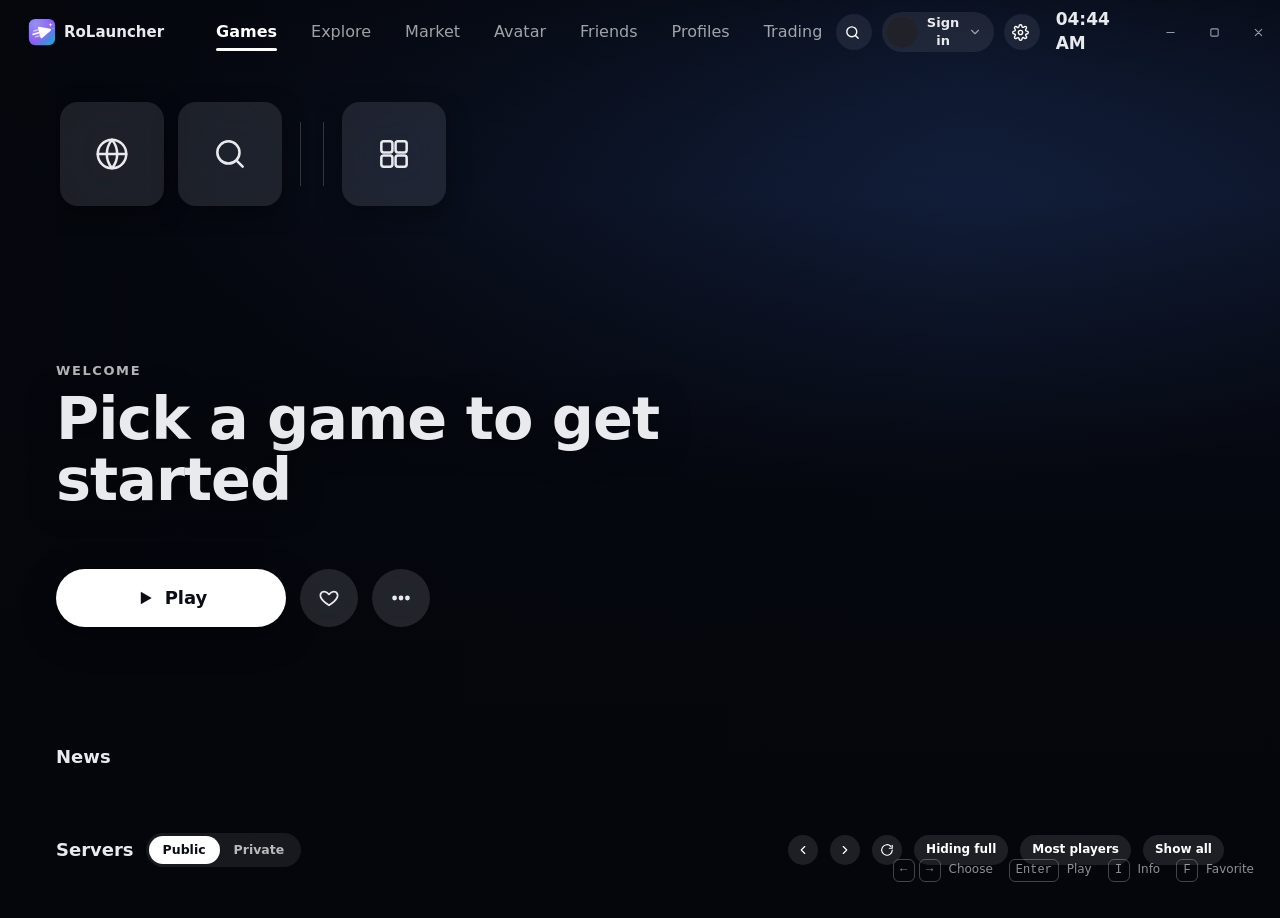
==== commit 0fe99ce1: "RoLauncher 1.3.0: trading, profile RAP, minimize game, update prompts - Trading tab: inbound/outboun" ====
--- a/wwwroot/console.html
+++ b/wwwroot/console.html
@@ -37,11 +37,14 @@
         <button data-page="avatar">Avatar</button>
         <button data-page="friends">Friends</button>
         <button data-page="profile">Profiles</button>
+        <button data-page="trade">Trading</button>
       </nav>
     </div>
     <div class="tb-game nodrag" id="tbGame" hidden>
       <span class="live-dot"></span><img id="tbGameIcon" alt="" /><span id="tbGameName">Launching…</span><span class="muted" id="tbGameTime"></span><span class="more-games" id="tbGameMore" hidden></span>
-      <button class="btn leave" id="tbLeave"><svg viewBox="0 0 24 24"><use href="#i-logout"/></svg>Leave game</button>
+      <button class="btn tb-min" id="tbMin" title="Minimize the game and use the launcher — the game keeps running" hidden><svg viewBox="0 0 24 24"><use href="#i-min"/></svg>Minimize</button>
+      <button class="btn tb-continue" id="tbContinue" title="Continue playing" hidden><svg viewBox="0 0 24 24"><use href="#i-play"/></svg>Continue playing</button>
+      <button class="btn leave" id="tbLeave" title="Leave game"><svg viewBox="0 0 24 24"><use href="#i-logout"/></svg>Leave game</button>
     </div>
     <div class="tb-right">
       <button class="pill-btn nodrag" id="tbSearch" title="Search games"><svg viewBox="0 0 24 24"><use href="#i-search"/></svg></button>
@@ -75,6 +78,7 @@
         <button class="rail-btn" data-page="avatar" title="Avatar"><svg viewBox="0 0 24 24"><use href="#i-shirt"/></svg></button>
         <button class="rail-btn" data-page="favorites" title="Favorites"><svg viewBox="0 0 24 24"><use href="#i-heart"/></svg></button>
         <button class="rail-btn" data-page="profile" title="Profiles"><svg viewBox="0 0 24 24"><use href="#i-id"/></svg></button>
+        <button class="rail-btn" data-page="trade" title="Trading"><svg viewBox="0 0 24 24"><use href="#i-swap"/></svg><span class="dot" id="tradeDot"></span></button>
         <button class="rail-btn" data-page="friends" title="Friends"><svg viewBox="0 0 24 24"><use href="#i-users"/></svg></button>
         <button class="rail-btn" data-page="history" title="History"><svg viewBox="0 0 24 24"><use href="#i-clock"/></svg></button>
       </div>
@@ -196,6 +200,7 @@
           <svg viewBox="0 0 24 24"><use href="#i-search"/></svg>
           <input id="marketInput" placeholder="Search items, bundles, emotes…" autocomplete="off" />
           <select id="marketSort">
+            <option value="0">Relevance</option>
             <option value="1">Most Favorited</option>
             <option value="2">Bestselling</option>
             <option value="3">Recently Updated</option>
@@ -255,6 +260,20 @@
         </form>
         <div id="profileView"></div>
       </section>
+      <!-- Trading -->
+      <section class="page" id="page-trade">
+        <div class="page-title row"><div><h1>Trading</h1><p>Trade limited items with other players. Values are Roblox's recent average price (RAP).</p></div>
+          <div class="trade-head-actions"><div class="rap-big" id="tradeMyRap" hidden></div><button class="btn primary" id="tradeNew"><svg viewBox="0 0 24 24"><use href="#i-plus"/></svg>New trade</button></div></div>
+        <div class="empty" id="tradeSignin" hidden>Sign in with your Roblox account (Settings) to see and send trades.</div>
+        <div id="tradeBody">
+          <div class="seg trade-tabs" id="tradeTabs">
+            <button data-tt="Inbound" class="on">Inbound<span class="t-count" id="ttInbound" hidden></span></button><button data-tt="Outbound">Outbound</button><button data-tt="Completed">Completed</button><button data-tt="Inactive">Inactive</button>
+          </div>
+          <div class="trade-list" id="tradeList"></div>
+          <div class="load-more"><button class="btn ghost" id="tradeMore" hidden>Load more</button></div>
+        </div>
+      </section>
+
 
       <!-- Favorites -->
       <section class="page" id="page-favorites">
@@ -344,7 +363,7 @@
           <div class="set-card">
             <h3>Updates</h3>
             <p class="muted" id="updVersion">RoLauncher</p>
-            <label class="toggle"><input type="checkbox" id="setAutoUpdate" /><span></span>Check for updates when RoLauncher starts</label>
+            <label class="toggle"><input type="checkbox" id="setAutoUpdate" /><span></span>Check for updates and ask me when a new version is out</label>
             <div class="upd-row"><button class="btn ghost" id="updCheck">Check for updates</button><span class="muted small" id="updStatus"></span></div>
             <p class="muted small">Updates come from <a href="#" id="updRepo">RoLauncher on GitHub</a>. Your sign-ins and settings are kept.</p>
           </div>
@@ -427,6 +446,37 @@
       <div class="upd-actions"><a href="#" class="muted small" id="updPage">See it on GitHub</a><span></span><button class="btn ghost" id="updLater">Later</button><button class="btn primary" id="updNow">Update now</button></div>
     </div>
   </div>
+  <div class="modal glass" id="tradeModal" hidden>
+    <div class="modal-card trade-card">
+      <button class="modal-close" id="tradeClose"><svg viewBox="0 0 12 12"><path d="M2.5 2.5l7 7M9.5 2.5l-7 7"/></svg></button>
+      <div class="trade-top"><img id="tvHead" alt="" /><div><h2 id="tvTitle">Trade</h2><div class="muted small" id="tvSub"></div></div></div>
+      <div class="trade-sides">
+        <div class="trade-side"><h3>You give</h3><div class="trade-items" id="tvGive"></div><div class="trade-total" id="tvGiveTotal"></div></div>
+        <div class="trade-side get"><h3>You get</h3><div class="trade-items" id="tvGet"></div><div class="trade-total" id="tvGetTotal"></div></div>
+      </div>
+      <div class="trade-actions" id="tvActions"></div>
+    </div>
+  </div>
+  <div class="modal glass" id="tradeCompose" hidden>
+    <div class="modal-card trade-card wide">
+      <button class="modal-close" id="tcClose"><svg viewBox="0 0 12 12"><path d="M2.5 2.5l7 7M9.5 2.5l-7 7"/></svg></button>
+      <div class="trade-top"><img id="tcHead" alt="" /><div><h2 id="tcTitle">New trade</h2><div class="muted small" id="tcSub">Pick who you want to trade with.</div></div></div>
+      <form class="search-box" id="tcUserForm">
+        <svg viewBox="0 0 24 24"><use href="#i-search"/></svg>
+        <input id="tcUser" placeholder="Username to trade with…" autocomplete="off" />
+        <button class="btn primary" type="submit">Choose</button>
+      </form>
+      <div class="tc-grid" id="tcGrid" hidden>
+        <div class="tc-col"><div class="tc-col-head"><h3>Your items</h3><input class="tc-filter" id="tcMineFilter" placeholder="Filter…" /></div><div class="tc-inv" id="tcMine"></div></div>
+        <div class="tc-col"><div class="tc-col-head"><h3 id="tcTheirsTitle">Their items</h3><input class="tc-filter" id="tcTheirsFilter" placeholder="Filter…" /></div><div class="tc-inv" id="tcTheirs"></div></div>
+      </div>
+      <div class="trade-sides" id="tcOffer" hidden>
+        <div class="trade-side"><h3>You give</h3><div class="trade-items" id="tcGive"></div><label class="tc-robux">+ <svg viewBox="0 0 24 24"><use href="#i-robux"/></svg><input type="number" min="0" step="1" id="tcGiveRobux" placeholder="0" /> Robux</label><div class="trade-total" id="tcGiveTotal"></div></div>
+        <div class="trade-side get"><h3>You get</h3><div class="trade-items" id="tcGet"></div><label class="tc-robux">+ <svg viewBox="0 0 24 24"><use href="#i-robux"/></svg><input type="number" min="0" step="1" id="tcGetRobux" placeholder="0" /> Robux</label><div class="trade-total" id="tcGetTotal"></div></div>
+      </div>
+      <div class="trade-actions"><span class="muted small" id="tcNote"></span><button class="btn ghost" id="tcCancel">Cancel</button><button class="btn primary" id="tcSend" disabled>Send trade</button></div>
+    </div>
+  </div>
   <div class="modal glass" id="avDialog" hidden>
     <div class="modal-card av-dialog">
       <h2 id="avDlgTitle"></h2>
@@ -489,7 +539,6 @@
     </div>
   </div>
 
-  <div class="ps-dock" id="psDock" hidden></div>
   <div class="ps-hints" id="psHints"><span><kbd>←</kbd><kbd>→</kbd> Choose</span><span><kbd>Enter</kbd> Play</span><span><kbd>I</kbd> Info</span><span><kbd>F</kbd> Favorite</span></div>
 
   <div class="toast" id="toast"></div>
@@ -531,6 +580,7 @@
       <symbol id="i-id" viewBox="0 0 24 24"><rect x="3" y="4" width="18" height="16" rx="3"/><circle cx="9" cy="11" r="2.5"/><path d="M5.5 17a3.5 3.5 0 0 1 7 0M15 9.5h3.5M15 13h3.5"/></symbol>
       <symbol id="i-plus" viewBox="0 0 24 24"><path d="M12 5v14M5 12h14"/></symbol>
       <symbol id="i-swap" viewBox="0 0 24 24"><path d="M7 4L3 8l4 4M3 8h14M17 20l4-4-4-4M21 16H7"/></symbol>
+      <symbol id="i-min" viewBox="0 0 24 24"><path d="M12 4v11M7.5 10.5L12 15l4.5-4.5M5 20h14"/></symbol>
       <symbol id="i-x" viewBox="0 0 24 24"><path d="M6 6l12 12M18 6L6 18"/></symbol>
     </defs>
   </svg>
--- a/wwwroot/styles.css
+++ b/wwwroot/styles.css
@@ -642,3 +642,97 @@
 .console .upd-card { background: rgba(18, 22, 34, .92); border-color: rgba(255,255,255,.16); border-radius: 22px; }
 .console .upd-notes { background: rgba(0,0,0,.25); border-color: rgba(255,255,255,.08); }
 .console .upd-progress span { background: #fff; }
+
+/* ---------- Minimized game: top-bar buttons ---------- */
+.btn.tb-min, .btn.tb-continue { height: 24px; padding: 0 10px; font-size: 12px; }
+.btn.tb-min { background: var(--panel-2); color: var(--text); }
+.btn.tb-min:hover { background: var(--line); }
+.btn.tb-continue { background: var(--green); color: #fff; animation: tb-glow 2s ease-in-out infinite; }
+.btn.tb-continue:hover { filter: brightness(1.1); }
+.btn.tb-min svg, .btn.tb-continue svg { width: 13px; height: 13px; }
+.btn.tb-continue svg { stroke: none; }
+@keyframes tb-glow { 0%, 100% { box-shadow: 0 0 0 0 rgba(34,197,94,.45); } 50% { box-shadow: 0 0 0 5px rgba(34,197,94,0); } }
+
+/* ---------- Trading ---------- */
+.rbx { display: inline-flex; align-items: center; gap: 3px; font-weight: 700; white-space: nowrap; }
+.rbx svg { width: 13px; height: 13px; color: #4ade80; }
+.trade-head-actions { display: flex; align-items: center; gap: 14px; }
+.rap-big { display: flex; flex-direction: column; align-items: flex-end; line-height: 1.25; }
+.rap-big[hidden] { display: none; }
+.rap-big .rbx { font-size: 18px; }
+.rap-big .rbx svg { width: 17px; height: 17px; }
+.trade-tabs { grid-template-columns: repeat(4, 1fr); max-width: 520px; margin-bottom: 14px; }
+.trade-tabs button { display: inline-flex; align-items: center; justify-content: center; gap: 6px; }
+.t-count { min-width: 18px; height: 18px; padding: 0 5px; border-radius: 9px; background: var(--red); color: #fff; font-size: 11px; display: inline-grid; place-items: center; }
+.t-count[hidden] { display: none; }
+.trade-list { display: flex; flex-direction: column; gap: 8px; }
+.trade-row { display: flex; align-items: center; gap: 12px; width: 100%; padding: 10px 14px; text-align: left; background: var(--panel); border: 1px solid var(--line); border-radius: 12px; transition: .15s; }
+.trade-row:hover { border-color: #3a3c47; transform: translateY(-1px); }
+.trade-row img { width: 42px; height: 42px; border-radius: 50%; background: var(--panel-2); }
+.trade-row .fi { flex: 1; min-width: 0; }
+.trade-row .fn { font-weight: 700; white-space: nowrap; overflow: hidden; text-overflow: ellipsis; }
+.trade-row .fs { color: var(--muted); font-size: 12px; }
+.trade-row > svg { width: 16px; height: 16px; color: var(--muted); }
+.trade-row.skeleton { height: 64px; animation: pulse 1.2s infinite ease-in-out; }
+.t-status { font-size: 11.5px; font-weight: 700; padding: 3px 9px; border-radius: 7px; background: var(--panel-2); color: var(--muted); }
+.t-status.s-open { background: rgba(59,130,246,.15); color: #93c5fd; }
+.t-status.s-completed { background: rgba(34,197,94,.15); color: #86efac; }
+.t-status.s-declined, .t-status.s-rejectedduetoerror { background: rgba(239,68,68,.13); color: #fca5a5; }
+.t-status.s-countered, .t-status.s-interventionrequired, .t-status.s-twostepverificationrequired { background: rgba(245,158,11,.15); color: #fcd34d; }
+
+.trade-items { display: grid; grid-template-columns: repeat(auto-fill, minmax(104px, 1fr)); gap: 8px; }
+.t-item { background: var(--panel-2); border: 1px solid var(--line); border-radius: 10px; padding: 6px; min-width: 0; position: relative; transition: .12s; }
+.t-thumb { aspect-ratio: 1; border-radius: 7px; background: radial-gradient(circle at 50% 40%, #2a2c36, #1c1d24); position: relative; overflow: hidden; }
+.t-thumb img { width: 100%; height: 100%; object-fit: contain; display: block; }
+.t-serial { position: absolute; left: 4px; bottom: 4px; font-size: 10px; font-weight: 700; padding: 1px 5px; border-radius: 4px; background: rgba(0,0,0,.6); color: #fcd34d; }
+.t-hold { position: absolute; right: 4px; top: 4px; font-size: 9.5px; font-weight: 700; padding: 1px 5px; border-radius: 4px; background: rgba(239,68,68,.75); color: #fff; }
+.t-name { margin-top: 6px; font-size: 11.5px; font-weight: 600; white-space: nowrap; overflow: hidden; text-overflow: ellipsis; }
+.t-rap { font-size: 11.5px; }
+.t-item.skeleton { height: 140px; animation: pulse 1.2s infinite ease-in-out; }
+.t-slot { border: 1.5px dashed var(--line); border-radius: 10px; min-height: 60px; aspect-ratio: .78; }
+.t-empty { grid-column: 1 / -1; padding: 16px 4px; }
+
+.trade-card { width: min(820px, 94vw); padding: 22px; }
+.trade-card.wide { width: min(1080px, 96vw); }
+.trade-top { display: flex; align-items: center; gap: 14px; margin-bottom: 16px; padding-right: 40px; }
+.trade-top img { width: 52px; height: 52px; border-radius: 50%; background: var(--panel-2); }
+.trade-top h2 { margin: 0; font-size: 20px; }
+.trade-top .warn { color: #fcd34d; }
+.trade-sides { display: grid; grid-template-columns: 1fr 1fr; gap: 14px; }
+.trade-side { background: var(--bg-2); border: 1px solid var(--line); border-radius: 14px; padding: 14px; display: flex; flex-direction: column; gap: 10px; }
+.trade-side h3 { margin: 0; font-size: 12.5px; text-transform: uppercase; letter-spacing: .6px; color: #fca5a5; }
+.trade-side.get h3 { color: #86efac; }
+.trade-side .trade-items { grid-template-columns: repeat(4, 1fr); }
+.trade-total { display: flex; flex-wrap: wrap; gap: 12px; font-size: 13px; color: var(--muted); margin-top: auto; }
+.trade-total .rbx { color: var(--text); }
+.trade-actions { display: flex; align-items: center; gap: 8px; margin-top: 16px; flex-wrap: wrap; }
+.trade-actions > :first-child { margin-right: auto; }
+.t-diff { font-weight: 700; font-size: 13px; }
+.t-diff.up { color: #86efac; }
+.t-diff.down { color: #fca5a5; }
+
+#tcUserForm { margin-bottom: 14px; }
+#tcUserForm[hidden], .tc-grid[hidden], .trade-sides[hidden] { display: none; }
+.tc-grid { display: grid; grid-template-columns: 1fr 1fr; gap: 14px; margin-bottom: 14px; }
+.tc-col { min-width: 0; }
+.tc-col-head { display: flex; align-items: center; justify-content: space-between; gap: 10px; margin-bottom: 8px; }
+.tc-col-head h3 { margin: 0; font-size: 14px; white-space: nowrap; overflow: hidden; text-overflow: ellipsis; }
+.tc-filter { height: 30px; width: 150px; padding: 0 10px; border-radius: 8px; background: var(--bg); border: 1px solid var(--line); color: var(--text); }
+.tc-filter:focus { border-color: var(--accent); outline: none; }
+.tc-inv { max-height: 300px; overflow-y: auto; padding-right: 4px; display: grid; grid-template-columns: repeat(auto-fill, minmax(96px, 1fr)); gap: 8px; align-content: start; }
+.tc-inv .t-item { cursor: pointer; }
+.tc-inv .t-item:hover { border-color: #4a4d5a; }
+.tc-inv .t-item.sel { border-color: var(--accent); box-shadow: 0 0 0 2px var(--accent) inset; }
+.tc-inv .t-item.held { opacity: .5; }
+.t-item.in-offer { cursor: pointer; }
+.t-item.in-offer:hover::after { content: "Remove"; position: absolute; inset: 0; display: grid; place-items: center; border-radius: 10px; background: rgba(0,0,0,.6); font-size: 12px; font-weight: 700; }
+.tc-robux { display: flex; align-items: center; gap: 6px; font-size: 13px; color: var(--muted); }
+.tc-robux svg { width: 14px; height: 14px; color: #4ade80; }
+.tc-robux input { width: 110px; height: 30px; padding: 0 8px; border-radius: 8px; background: var(--bg); border: 1px solid var(--line); color: var(--text); }
+.tc-robux input:focus { border-color: var(--accent); outline: none; }
+
+/* Profile: RAP, wearing, limiteds */
+.pf-rap b { color: #4ade80; }
+.pf-wear { grid-template-columns: repeat(auto-fill, minmax(124px, 1fr)); }
+.pf-lims { grid-template-columns: repeat(auto-fill, minmax(112px, 1fr)); }
+@media (max-width: 1100px) { .tc-grid, .trade-sides { grid-template-columns: 1fr; } }
--- a/wwwroot/console.css
+++ b/wwwroot/console.css
@@ -121,14 +121,6 @@
 .ps-wide .cap small { display: block; color: rgba(255,255,255,.7); font-weight: 500; font-size: 11.5px; }
 
 /* ---------- Dock for running games ---------- */
-.ps-dock { position: fixed; left: 50%; bottom: 22px; transform: translateX(-50%); z-index: 45; display: flex; gap: 10px; padding: 10px; border-radius: 22px; background: rgba(18,20,30,.78); backdrop-filter: var(--glass); border: 1px solid rgba(255,255,255,.1); box-shadow: 0 20px 60px rgba(0,0,0,.55); animation: pop .25s ease; }
-.ps-dock[hidden] { display: none; }
-.ps-dock .d-game { display: flex; align-items: center; gap: 10px; padding: 6px 8px 6px 6px; border-radius: 14px; background: rgba(255,255,255,.06); }
-.ps-dock img { width: 46px; height: 46px; border-radius: 10px; background: rgba(255,255,255,.1); }
-.ps-dock .d-name { font-weight: 700; font-size: 13px; max-width: 180px; white-space: nowrap; overflow: hidden; text-overflow: ellipsis; }
-.ps-dock .d-sub { font-size: 11.5px; color: var(--muted); }
-.ps-dock .d-leave { height: 34px; padding: 0 14px; border-radius: 17px; background: rgba(239,68,68,.2); color: #fecaca; font-weight: 700; font-size: 12px; }
-.ps-dock .d-leave:hover { background: #ef4444; color: #fff; }
 
 .ps-hints { position: fixed; right: 26px; bottom: 18px; z-index: 2; display: flex; gap: 16px; font-size: 12px; color: rgba(255,255,255,.55); pointer-events: none; transition: opacity .3s; }
 .ps-hints kbd { display: inline-block; min-width: 22px; padding: 2px 6px; margin-right: 4px; border-radius: 6px; border: 1px solid rgba(255,255,255,.25); font: 600 11px/1.4 inherit; text-align: center; }
@@ -327,3 +319,35 @@
 .console .dd-item.hl { background: rgba(255,255,255,.14); color: #fff; }
 .console .dd-item.sel { color: #fff; }
 .console .dd-check { stroke: #fff; }
+
+/* Trading + minimized game (Console skin) */
+.console .tb-game .btn.leave, .console .btn.tb-min, .console .btn.tb-continue { height: 30px; border-radius: 15px; padding: 0 14px; }
+.console .trade-row, .console .trade-side, .console .t-item { background: rgba(22,25,36,.55); backdrop-filter: var(--glass); border: 1px solid rgba(255,255,255,.07); }
+.console .trade-row { border-radius: 18px; padding: 14px 18px; }
+.console .trade-row:hover { border-color: rgba(255,255,255,.5); }
+.console .trade-side { border-radius: 18px; }
+.console .trade-card { border-radius: 22px; }
+.console .trade-tabs { max-width: 620px; }
+/* The game bar sits in line after the menu instead of centered on top of it */
+.console .tb-game { position: static; transform: none; margin: 0 12px 0 auto; flex-shrink: 1; min-width: 0; }
+.console .tb-game #tbGameName { max-width: 160px; white-space: nowrap; overflow: hidden; text-overflow: ellipsis; }
+.console .tb-game > .btn { flex-shrink: 0; }
+/* While playing there isn't room for the menu, the full game bar and the right side,
+   so the bar goes compact: icon + timer + buttons, name in the tooltip, Leave as an icon */
+.console.in-game .ps-tabs { gap: 2px; margin-left: 18px; }
+.console.in-game .ps-tabs button { padding: 8px 10px; font-size: 15px; }
+.console.in-game .ps-tabs button.on::after { left: 10px; right: 10px; }
+.console.in-game #tbGameName, .console.in-game .ps-clock { display: none; }
+.console .tb-game .btn.leave { width: 30px; padding: 0; justify-content: center; font-size: 0; gap: 0; }
+.console .tb-game .btn.leave svg { width: 15px; height: 15px; }
+.console .tb-game { padding: 0 4px 0 6px; gap: 6px; }
+.console .tb-game img { width: 26px; height: 26px; border-radius: 8px; }
+@media (max-width: 1250px) {
+  .console.in-game .ps-tabs { margin-left: 10px; }
+  .console.in-game .ps-tabs button { padding: 8px 8px; font-size: 14px; }
+  .console.in-game .ps-tabs button.on::after { left: 8px; right: 8px; }
+  .console .tb-game .btn.tb-min, .console .tb-game .btn.tb-continue { width: 30px; padding: 0; justify-content: center; font-size: 0; gap: 0; }
+  .console .tb-game .btn.tb-min svg, .console .tb-game .btn.tb-continue svg { width: 15px; height: 15px; }
+  .console.in-game #tbGameTime { display: none; }
+  .console.in-game .brand-name, .console.in-game #userName, .console.in-game #userChip .chev { display: none; }
+}
